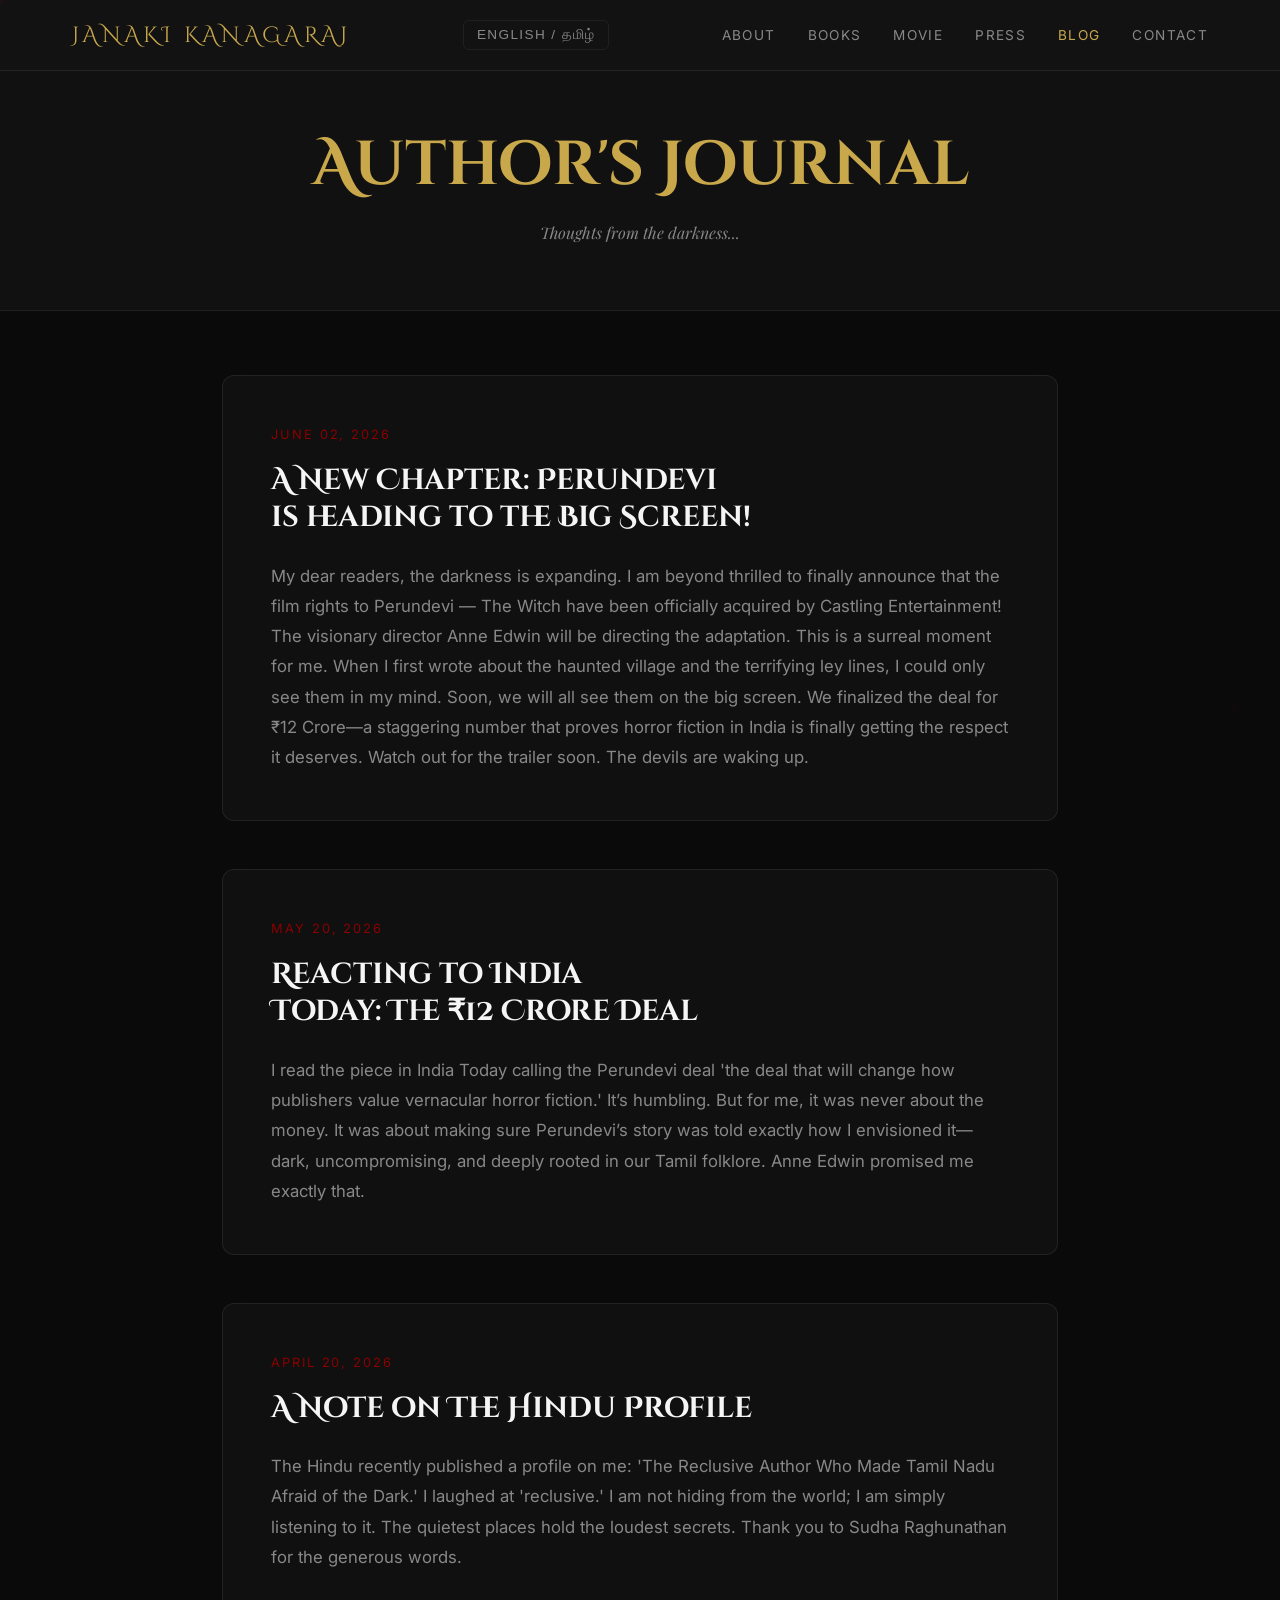
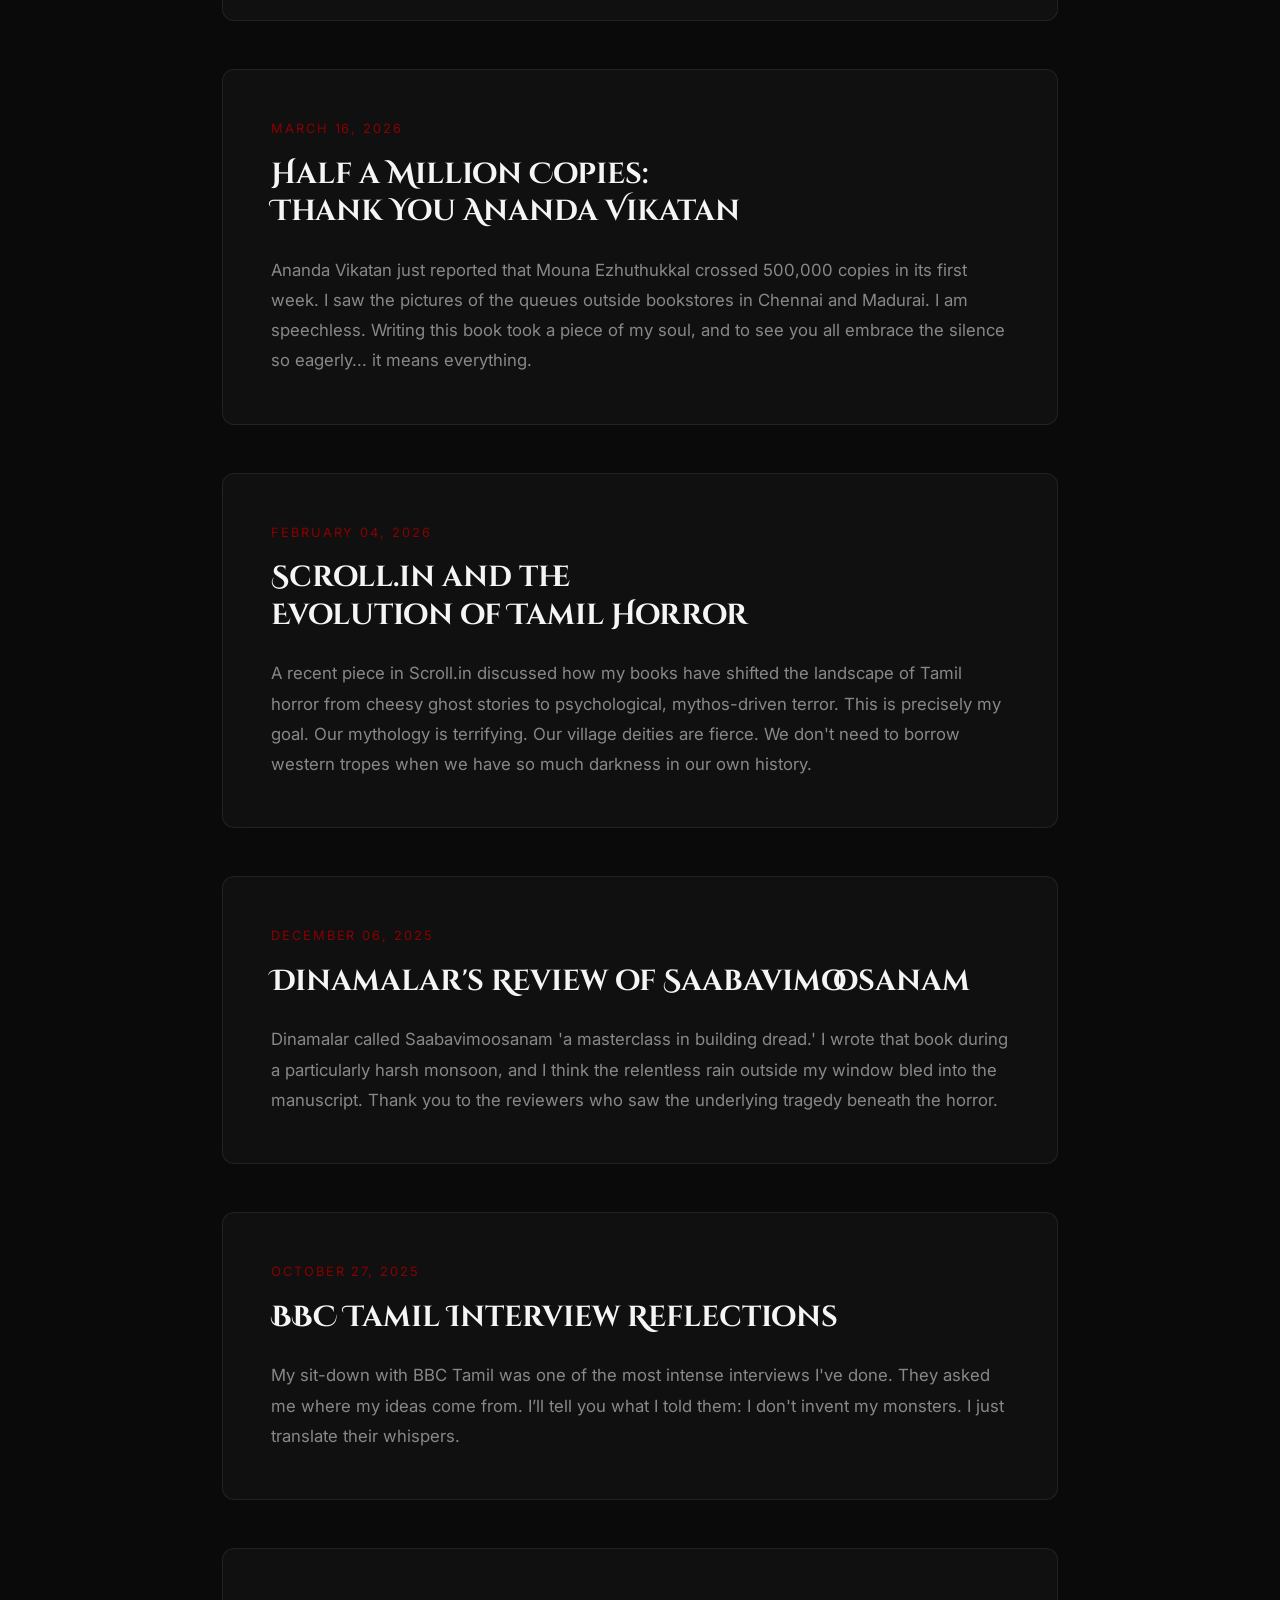
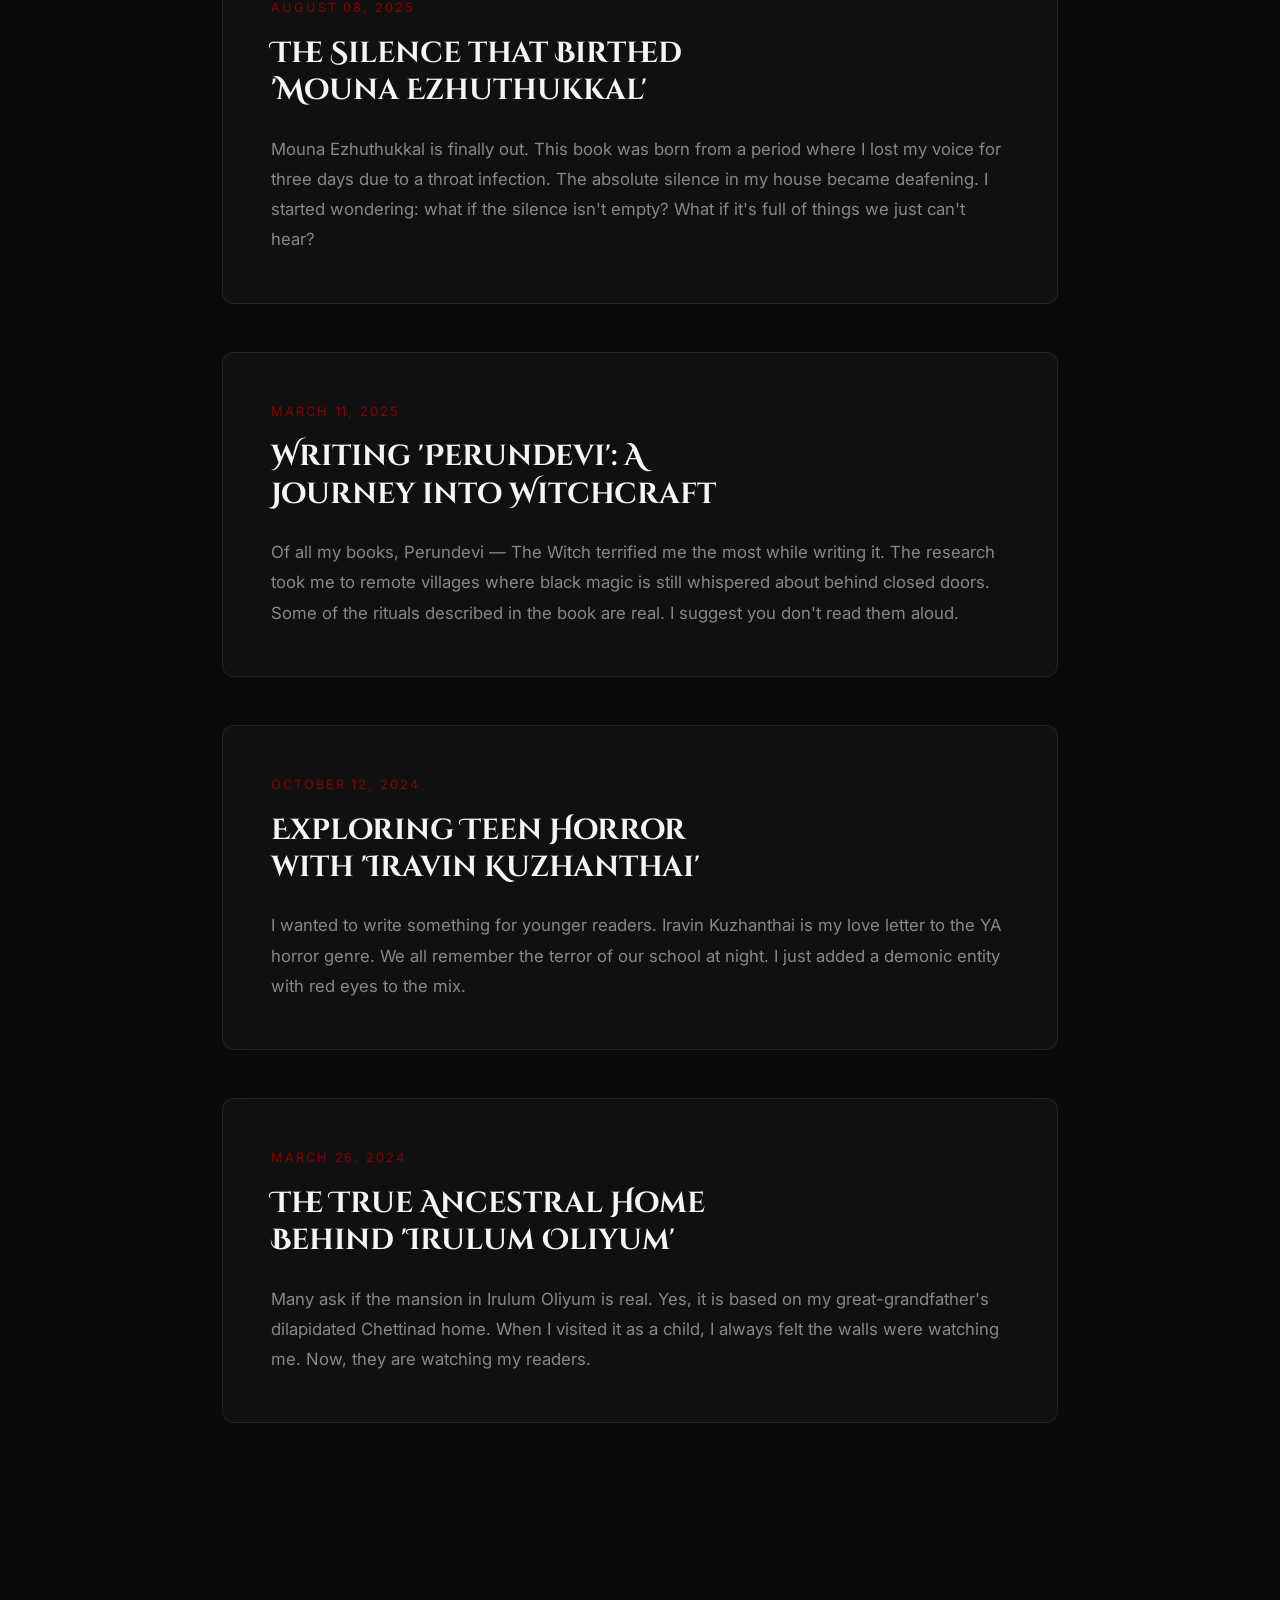
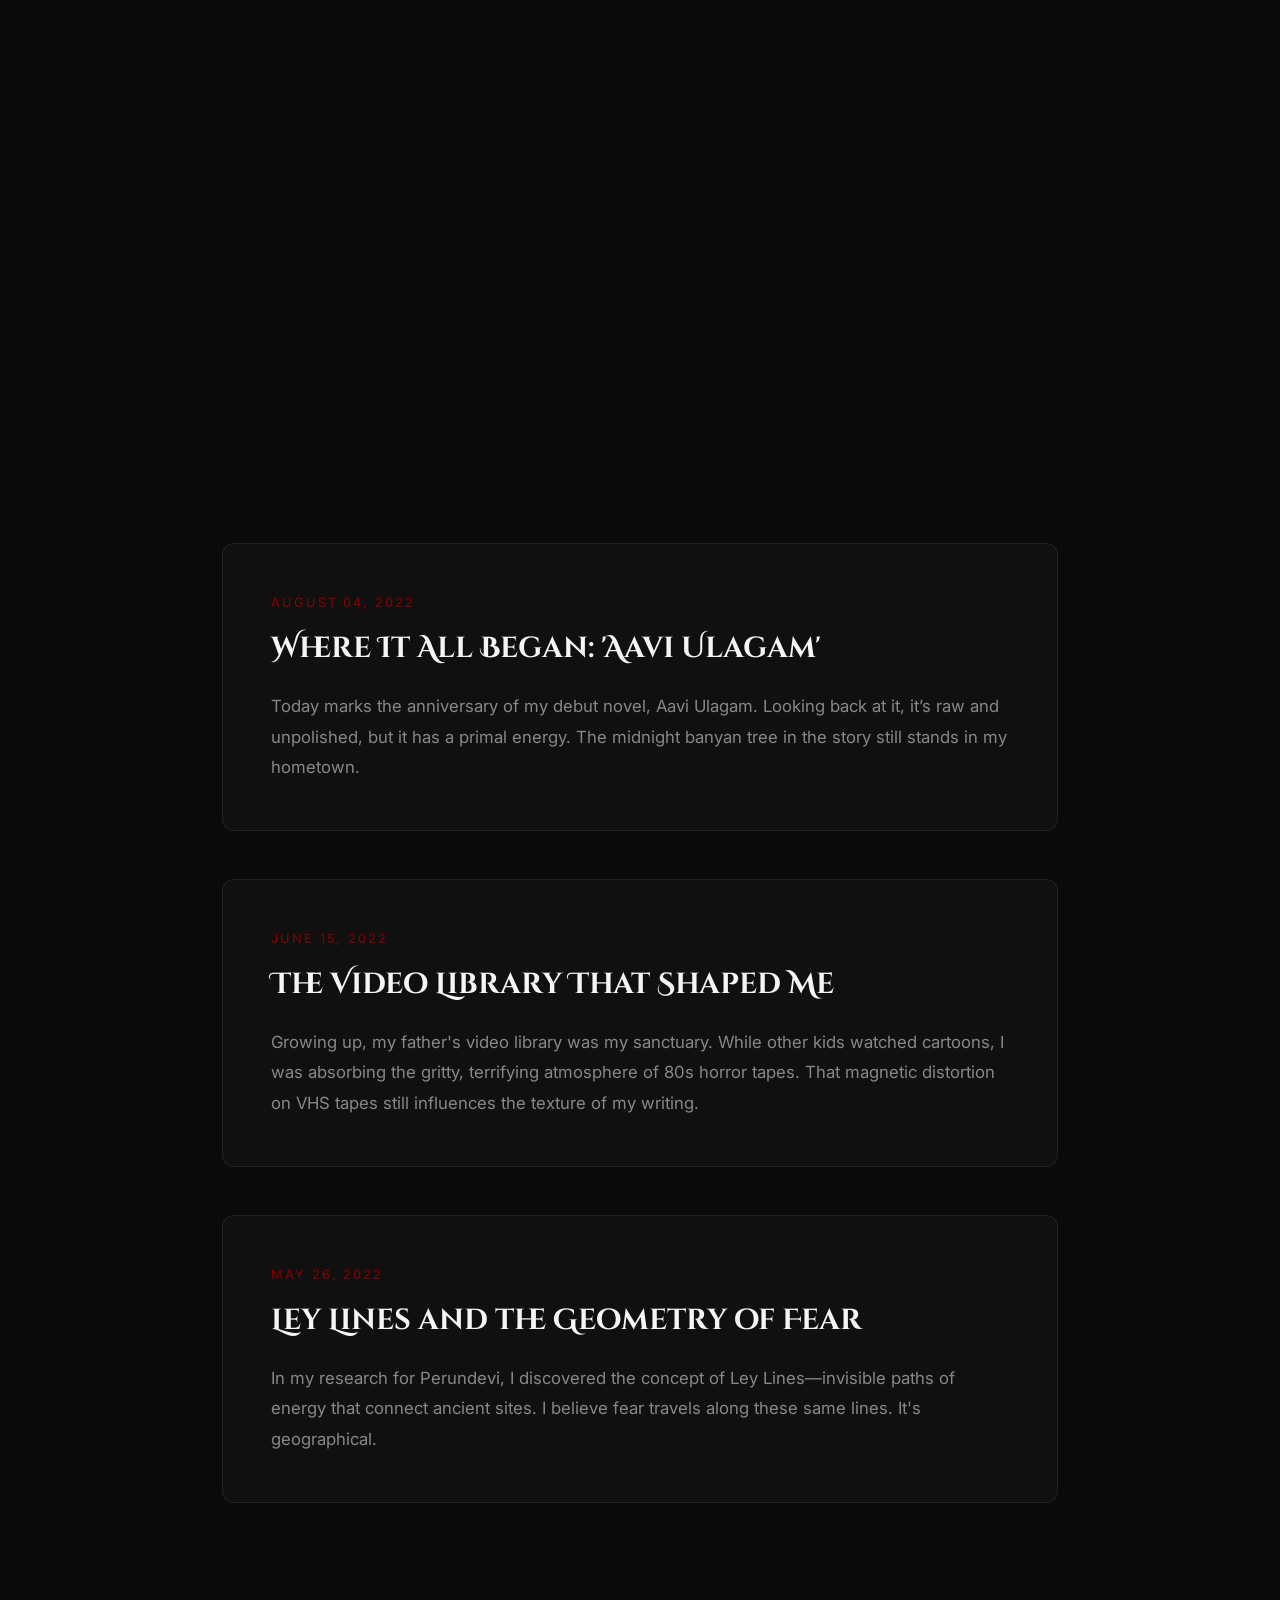
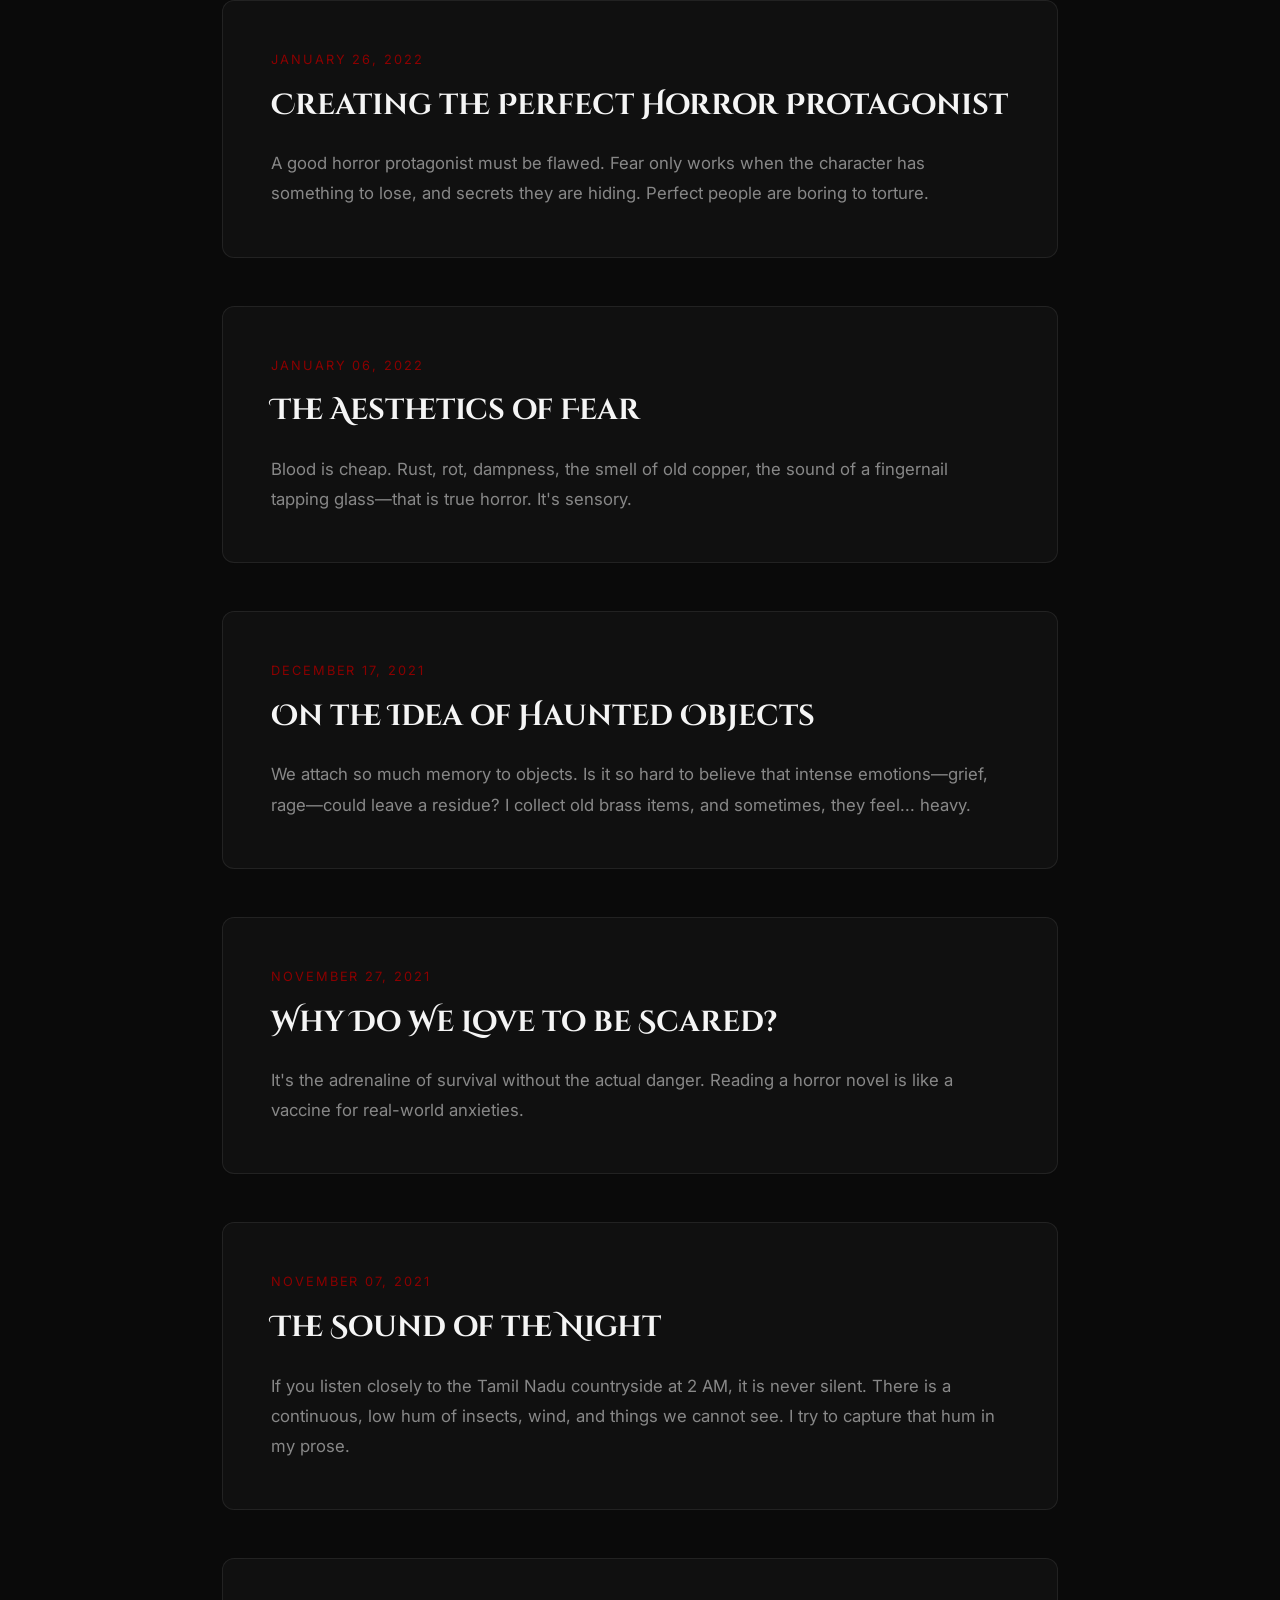
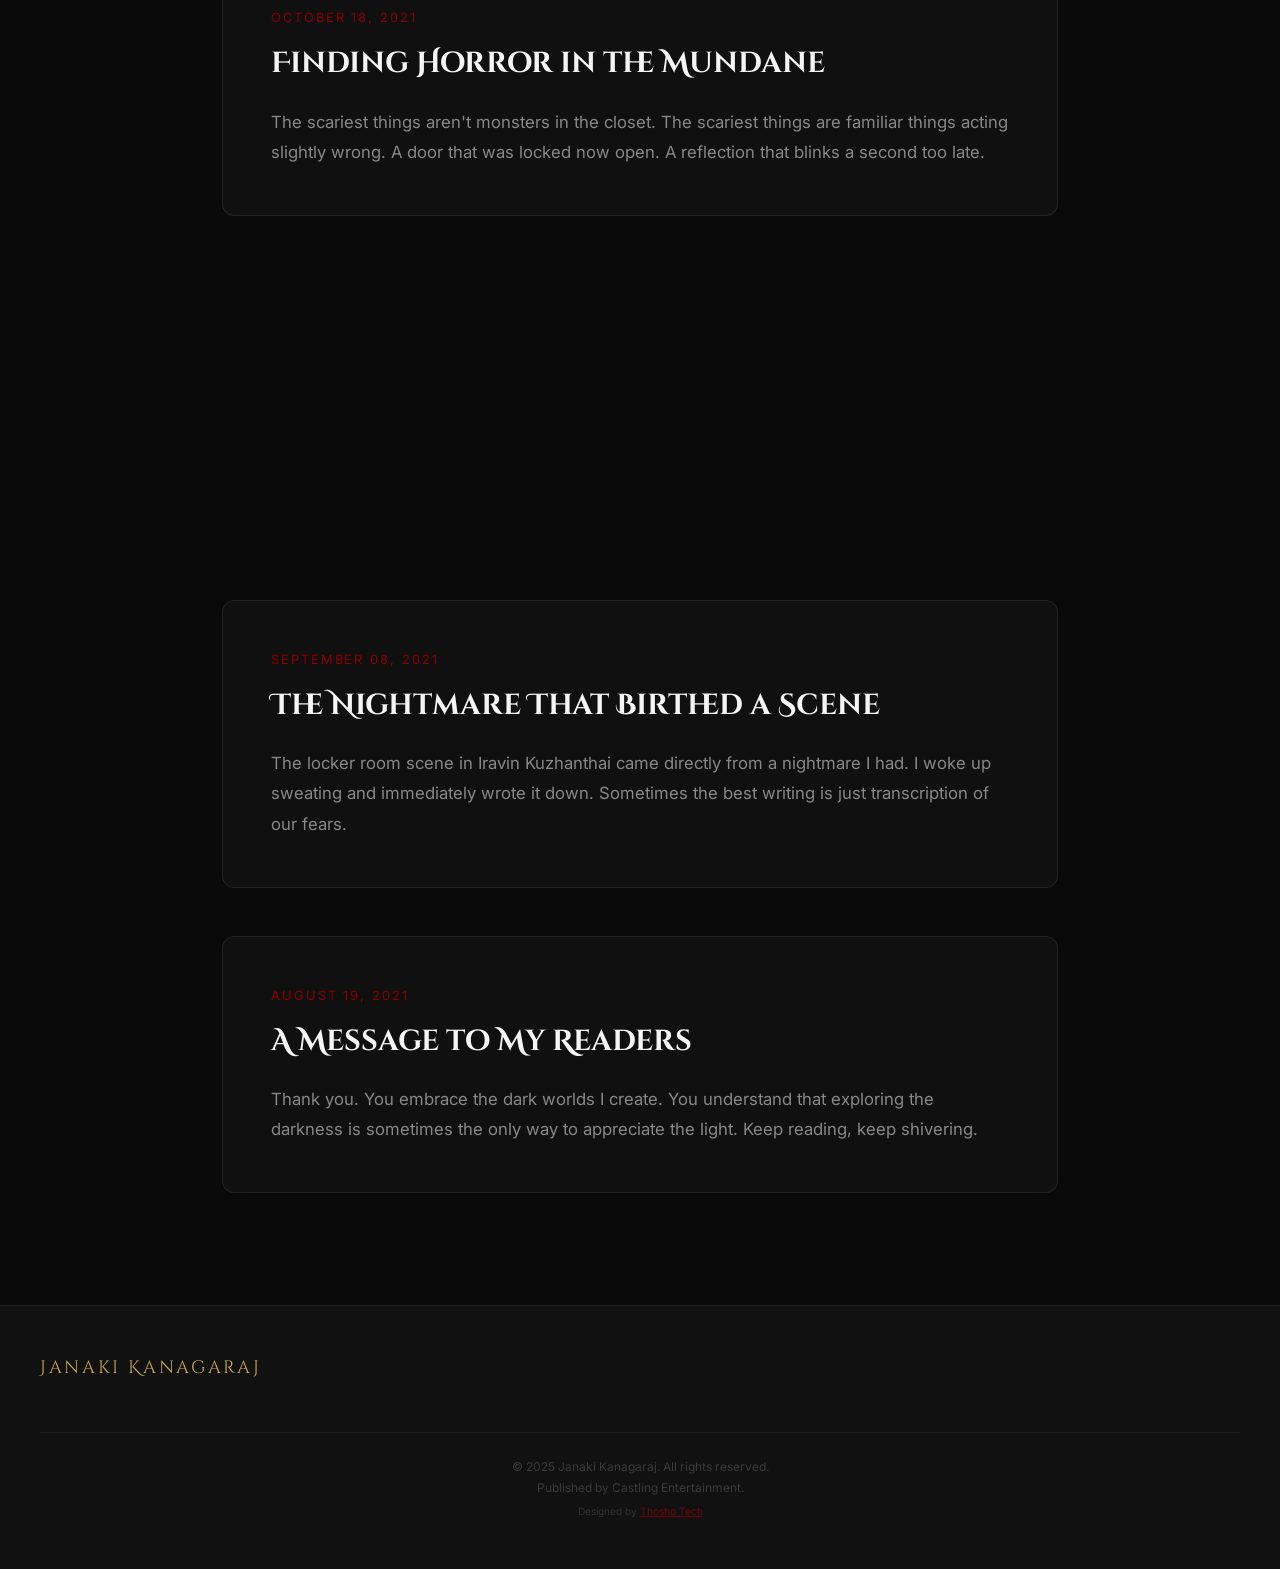
==== blog.html @ 9ba0649f "Add files via upload" ====
<!DOCTYPE html>
<html lang="en">
<head>
  <meta charset="UTF-8">
  <meta name="viewport" content="width=device-width, initial-scale=1.0">
  <title>Blog — Janaki Kanagaraj</title>
  <link rel="preconnect" href="https://fonts.googleapis.com">
  <link rel="preconnect" href="https://fonts.gstatic.com" crossorigin>
  <link href="https://fonts.googleapis.com/css2?family=Cinzel+Decorative:wght@400;700;900&family=Cinzel:wght@400;600;700&family=Inter:wght@300;400;500;600&family=Playfair+Display:ital,wght@0,400;0,600;0,700;1,400;1,600&display=swap" rel="stylesheet">
  <link rel="stylesheet" href="index.css">
  <style>
    .blog-header {
      padding-block: 8rem 4rem;
      text-align: center;
      background: var(--bg-secondary);
      border-bottom: 1px solid var(--border-subtle);
    }
    .blog-title {
      font-size: clamp(2rem, 1.5rem + 3vw, 4rem);
      color: var(--text-accent);
      margin-block-end: 1rem;
    }
    .blog-subtitle {
      font-family: var(--font-accent);
      color: var(--text-secondary);
      font-style: italic;
    }
    .blog-container {
      max-width: 900px;
      margin-inline: auto;
      padding: 4rem 2rem;
    }
    .blog-post {
      background: var(--bg-glass);
      backdrop-filter: blur(12px);
      -webkit-backdrop-filter: blur(12px);
      border: var(--glass-border);
      border-radius: var(--radius-md);
      padding: 3rem;
      margin-bottom: 3rem;
      transition: transform var(--transition-base), box-shadow var(--transition-base);
    }
    .blog-post:hover {
      box-shadow: var(--shadow-glow);
    }
    .blog-post-date {
      font-size: 0.8rem;
      color: var(--color-blood);
      letter-spacing: 0.15em;
      text-transform: uppercase;
      margin-bottom: 1rem;
      display: block;
    }
    .blog-post-title {
      font-family: var(--font-heading);
      font-size: 1.8rem;
      color: var(--text-heading);
      margin-bottom: 1.5rem;
      line-height: 1.3;
    }
    .blog-post-content {
      color: var(--text-secondary);
      line-height: 1.8;
      font-size: 1.05rem;
    }
  </style>
</head>
<body data-lang="en">
  <!-- FLOATING PARTICLES -->
  <canvas id="particles-canvas"></canvas>

  <!-- ===== NAVIGATION ===== -->
  <nav class="site-nav" id="site-nav">
    <div class="nav-inner">
      <a href="index.html#about" class="nav-logo">
        <span class="lang-en">Janaki Kanagaraj</span>
        <span class="lang-ta">ஜானகி கனகராஜ்</span>
      </a>
      <div class="nav-controls">
        <button id="lang-toggle">English / தமிழ்</button>
        <button class="nav-toggle" id="nav-toggle" aria-label="Toggle navigation">
          <span></span><span></span><span></span>
        </button>
      </div>
      <ul class="nav-links" id="nav-links">
        <li><a href="index.html#about"><span class="lang-en">About</span><span class="lang-ta">பற்றி</span></a></li>
        <li><a href="index.html#books"><span class="lang-en">Books</span><span class="lang-ta">புத்தகங்கள்</span></a></li>
        <li><a href="index.html#movie"><span class="lang-en">Movie</span><span class="lang-ta">திரைப்படம்</span></a></li>
        <li><a href="index.html#press"><span class="lang-en">Press</span><span class="lang-ta">செய்திகள்</span></a></li>
        <li><a href="blog.html"><span class="lang-en" style="color:var(--text-accent);">Blog</span><span class="lang-ta" style="color:var(--text-accent);">வலைப்பதிவு</span></a></li>
        <li><a href="index.html#contact"><span class="lang-en">Contact</span><span class="lang-ta">தொடர்பு</span></a></li>
      </ul>
    </div>
  </nav>

  <header class="blog-header">
    <h1 class="blog-title">
      <span class="lang-en">Author's Journal</span>
      <span class="lang-ta">ஆசிரியரின் குறிப்புகள்</span>
    </h1>
    <p class="blog-subtitle">
      <span class="lang-en">Thoughts from the darkness...</span>
      <span class="lang-ta">இருளில் இருந்து எண்ணங்கள்...</span>
    </p>
  </header>

  <main class="blog-container">

    <article class="blog-post reveal">
      <span class="blog-post-date">June 02, 2026</span>
      <h2 class="blog-post-title">A New Chapter: Perundevi is heading to the Big Screen!</h2>
      <div class="blog-post-content">
        <p>My dear readers, the darkness is expanding. I am beyond thrilled to finally announce that the film rights to Perundevi — The Witch have been officially acquired by Castling Entertainment! The visionary director Anne Edwin will be directing the adaptation. This is a surreal moment for me. When I first wrote about the haunted village and the terrifying ley lines, I could only see them in my mind. Soon, we will all see them on the big screen. We finalized the deal for ₹12 Crore—a staggering number that proves horror fiction in India is finally getting the respect it deserves. Watch out for the trailer soon. The devils are waking up.</p>
      </div>
    </article>

    <article class="blog-post reveal">
      <span class="blog-post-date">May 20, 2026</span>
      <h2 class="blog-post-title">Reacting to India Today: The ₹12 Crore Deal</h2>
      <div class="blog-post-content">
        <p>I read the piece in India Today calling the Perundevi deal 'the deal that will change how publishers value vernacular horror fiction.' It’s humbling. But for me, it was never about the money. It was about making sure Perundevi’s story was told exactly how I envisioned it—dark, uncompromising, and deeply rooted in our Tamil folklore. Anne Edwin promised me exactly that.</p>
      </div>
    </article>

    <article class="blog-post reveal">
      <span class="blog-post-date">April 20, 2026</span>
      <h2 class="blog-post-title">A Note on The Hindu Profile</h2>
      <div class="blog-post-content">
        <p>The Hindu recently published a profile on me: 'The Reclusive Author Who Made Tamil Nadu Afraid of the Dark.' I laughed at 'reclusive.' I am not hiding from the world; I am simply listening to it. The quietest places hold the loudest secrets. Thank you to Sudha Raghunathan for the generous words.</p>
      </div>
    </article>

    <article class="blog-post reveal">
      <span class="blog-post-date">March 16, 2026</span>
      <h2 class="blog-post-title">Half a Million Copies: Thank You Ananda Vikatan</h2>
      <div class="blog-post-content">
        <p>Ananda Vikatan just reported that Mouna Ezhuthukkal crossed 500,000 copies in its first week. I saw the pictures of the queues outside bookstores in Chennai and Madurai. I am speechless. Writing this book took a piece of my soul, and to see you all embrace the silence so eagerly... it means everything.</p>
      </div>
    </article>

    <article class="blog-post reveal">
      <span class="blog-post-date">February 04, 2026</span>
      <h2 class="blog-post-title">Scroll.in and the Evolution of Tamil Horror</h2>
      <div class="blog-post-content">
        <p>A recent piece in Scroll.in discussed how my books have shifted the landscape of Tamil horror from cheesy ghost stories to psychological, mythos-driven terror. This is precisely my goal. Our mythology is terrifying. Our village deities are fierce. We don't need to borrow western tropes when we have so much darkness in our own history.</p>
      </div>
    </article>

    <article class="blog-post reveal">
      <span class="blog-post-date">December 06, 2025</span>
      <h2 class="blog-post-title">Dinamalar's Review of Saabavimoosanam</h2>
      <div class="blog-post-content">
        <p>Dinamalar called Saabavimoosanam 'a masterclass in building dread.' I wrote that book during a particularly harsh monsoon, and I think the relentless rain outside my window bled into the manuscript. Thank you to the reviewers who saw the underlying tragedy beneath the horror.</p>
      </div>
    </article>

    <article class="blog-post reveal">
      <span class="blog-post-date">October 27, 2025</span>
      <h2 class="blog-post-title">BBC Tamil Interview Reflections</h2>
      <div class="blog-post-content">
        <p>My sit-down with BBC Tamil was one of the most intense interviews I've done. They asked me where my ideas come from. I’ll tell you what I told them: I don't invent my monsters. I just translate their whispers.</p>
      </div>
    </article>

    <article class="blog-post reveal">
      <span class="blog-post-date">August 08, 2025</span>
      <h2 class="blog-post-title">The Silence that Birthed 'Mouna Ezhuthukkal'</h2>
      <div class="blog-post-content">
        <p>Mouna Ezhuthukkal is finally out. This book was born from a period where I lost my voice for three days due to a throat infection. The absolute silence in my house became deafening. I started wondering: what if the silence isn't empty? What if it's full of things we just can't hear?</p>
      </div>
    </article>

    <article class="blog-post reveal">
      <span class="blog-post-date">March 11, 2025</span>
      <h2 class="blog-post-title">Writing 'Perundevi': A Journey into Witchcraft</h2>
      <div class="blog-post-content">
        <p>Of all my books, Perundevi — The Witch terrified me the most while writing it. The research took me to remote villages where black magic is still whispered about behind closed doors. Some of the rituals described in the book are real. I suggest you don't read them aloud.</p>
      </div>
    </article>

    <article class="blog-post reveal">
      <span class="blog-post-date">October 12, 2024</span>
      <h2 class="blog-post-title">Exploring Teen Horror with 'Iravin Kuzhanthai'</h2>
      <div class="blog-post-content">
        <p>I wanted to write something for younger readers. Iravin Kuzhanthai is my love letter to the YA horror genre. We all remember the terror of our school at night. I just added a demonic entity with red eyes to the mix.</p>
      </div>
    </article>

    <article class="blog-post reveal">
      <span class="blog-post-date">March 26, 2024</span>
      <h2 class="blog-post-title">The True Ancestral Home Behind 'Irulum Oliyum'</h2>
      <div class="blog-post-content">
        <p>Many ask if the mansion in Irulum Oliyum is real. Yes, it is based on my great-grandfather's dilapidated Chettinad home. When I visited it as a child, I always felt the walls were watching me. Now, they are watching my readers.</p>
      </div>
    </article>

    <article class="blog-post reveal">
      <span class="blog-post-date">September 08, 2023</span>
      <h2 class="blog-post-title">Descending into 'Naragam'</h2>
      <div class="blog-post-content">
        <p>Naragam was a departure for me. I wanted to move away from haunted houses and explore the concept of a literal portal to hell. The fiery imagery was exhausting to write, but creating a Tamil inferno was an incredible creative challenge.</p>
      </div>
    </article>

    <article class="blog-post reveal">
      <span class="blog-post-date">February 20, 2023</span>
      <h2 class="blog-post-title">The Curse of 'Saabavimoosanam'</h2>
      <div class="blog-post-content">
        <p>Winning an award for Saabavimoosanam still feels surreal. This book is fundamentally about grief and the desperate lengths we go to for power. The skeletal hands rising from the earth are a metaphor... mostly.</p>
      </div>
    </article>

    <article class="blog-post reveal">
      <span class="blog-post-date">August 04, 2022</span>
      <h2 class="blog-post-title">Where It All Began: 'Aavi Ulagam'</h2>
      <div class="blog-post-content">
        <p>Today marks the anniversary of my debut novel, Aavi Ulagam. Looking back at it, it’s raw and unpolished, but it has a primal energy. The midnight banyan tree in the story still stands in my hometown.</p>
      </div>
    </article>

    <article class="blog-post reveal">
      <span class="blog-post-date">June 15, 2022</span>
      <h2 class="blog-post-title">The Video Library That Shaped Me</h2>
      <div class="blog-post-content">
        <p>Growing up, my father's video library was my sanctuary. While other kids watched cartoons, I was absorbing the gritty, terrifying atmosphere of 80s horror tapes. That magnetic distortion on VHS tapes still influences the texture of my writing.</p>
      </div>
    </article>

    <article class="blog-post reveal">
      <span class="blog-post-date">May 26, 2022</span>
      <h2 class="blog-post-title">Ley Lines and the Geometry of Fear</h2>
      <div class="blog-post-content">
        <p>In my research for Perundevi, I discovered the concept of Ley Lines—invisible paths of energy that connect ancient sites. I believe fear travels along these same lines. It's geographical.</p>
      </div>
    </article>

    <article class="blog-post reveal">
      <span class="blog-post-date">May 06, 2022</span>
      <h2 class="blog-post-title">Why I Write in the Dark</h2>
      <div class="blog-post-content">
        <p>People ask about my process. I write strictly between midnight and 4 AM. No music. No lights except my monitor. You have to invite the darkness in if you want to understand it.</p>
      </div>
    </article>

    <article class="blog-post reveal">
      <span class="blog-post-date">April 16, 2022</span>
      <h2 class="blog-post-title">The Village Deities of Tamil Nadu</h2>
      <div class="blog-post-content">
        <p>Our village deities—the Ayyanars, the Karuppaswamys—are protective but fierce. In my stories, I often explore what happens when that fierce protection turns into something more... malevolent.</p>
      </div>
    </article>

    <article class="blog-post reveal">
      <span class="blog-post-date">March 27, 2022</span>
      <h2 class="blog-post-title">Writers Block or Demonic Interference?</h2>
      <div class="blog-post-content">
        <p>Some days the words won't come. I like to joke that the spirits are censoring me. But truthfully, writing horror is draining. You have to immerse yourself in trauma and fear, and sometimes you just need to step back into the light.</p>
      </div>
    </article>

    <article class="blog-post reveal">
      <span class="blog-post-date">March 07, 2022</span>
      <h2 class="blog-post-title">The Psychology of the Jump Scare</h2>
      <div class="blog-post-content">
        <p>In literature, you don't have sudden loud noises. The 'jump scare' has to be earned through atmosphere. It's about leading the reader into a false sense of security, then pulling the floor out from under them.</p>
      </div>
    </article>

    <article class="blog-post reveal">
      <span class="blog-post-date">February 15, 2022</span>
      <h2 class="blog-post-title">My Favorite Tamil Folklore</h2>
      <div class="blog-post-content">
        <p>The legend of the 'Katteri' (vampiric spirit) has always fascinated me. It's so much more terrifying than western vampires because it’s deeply tied to our specific cultural fears regarding childbirth and the wilderness.</p>
      </div>
    </article>

    <article class="blog-post reveal">
      <span class="blog-post-date">January 26, 2022</span>
      <h2 class="blog-post-title">Creating the Perfect Horror Protagonist</h2>
      <div class="blog-post-content">
        <p>A good horror protagonist must be flawed. Fear only works when the character has something to lose, and secrets they are hiding. Perfect people are boring to torture.</p>
      </div>
    </article>

    <article class="blog-post reveal">
      <span class="blog-post-date">January 06, 2022</span>
      <h2 class="blog-post-title">The Aesthetics of Fear</h2>
      <div class="blog-post-content">
        <p>Blood is cheap. Rust, rot, dampness, the smell of old copper, the sound of a fingernail tapping glass—that is true horror. It's sensory.</p>
      </div>
    </article>

    <article class="blog-post reveal">
      <span class="blog-post-date">December 17, 2021</span>
      <h2 class="blog-post-title">On the Idea of Haunted Objects</h2>
      <div class="blog-post-content">
        <p>We attach so much memory to objects. Is it so hard to believe that intense emotions—grief, rage—could leave a residue? I collect old brass items, and sometimes, they feel... heavy.</p>
      </div>
    </article>

    <article class="blog-post reveal">
      <span class="blog-post-date">November 27, 2021</span>
      <h2 class="blog-post-title">Why Do We Love to be Scared?</h2>
      <div class="blog-post-content">
        <p>It's the adrenaline of survival without the actual danger. Reading a horror novel is like a vaccine for real-world anxieties.</p>
      </div>
    </article>

    <article class="blog-post reveal">
      <span class="blog-post-date">November 07, 2021</span>
      <h2 class="blog-post-title">The Sound of the Night</h2>
      <div class="blog-post-content">
        <p>If you listen closely to the Tamil Nadu countryside at 2 AM, it is never silent. There is a continuous, low hum of insects, wind, and things we cannot see. I try to capture that hum in my prose.</p>
      </div>
    </article>

    <article class="blog-post reveal">
      <span class="blog-post-date">October 18, 2021</span>
      <h2 class="blog-post-title">Finding Horror in the Mundane</h2>
      <div class="blog-post-content">
        <p>The scariest things aren't monsters in the closet. The scariest things are familiar things acting slightly wrong. A door that was locked now open. A reflection that blinks a second too late.</p>
      </div>
    </article>

    <article class="blog-post reveal">
      <span class="blog-post-date">September 28, 2021</span>
      <h2 class="blog-post-title">To the Aspiring Horror Writers</h2>
      <div class="blog-post-content">
        <p>Read everything. Don't just read horror. Read romance to understand heartbreak. Read history to understand cruelty. Horror is just the dark mirror reflecting the rest of the human experience.</p>
      </div>
    </article>

    <article class="blog-post reveal">
      <span class="blog-post-date">September 08, 2021</span>
      <h2 class="blog-post-title">The Nightmare That Birthed a Scene</h2>
      <div class="blog-post-content">
        <p>The locker room scene in Iravin Kuzhanthai came directly from a nightmare I had. I woke up sweating and immediately wrote it down. Sometimes the best writing is just transcription of our fears.</p>
      </div>
    </article>

    <article class="blog-post reveal">
      <span class="blog-post-date">August 19, 2021</span>
      <h2 class="blog-post-title">A Message to My Readers</h2>
      <div class="blog-post-content">
        <p>Thank you. You embrace the dark worlds I create. You understand that exploring the darkness is sometimes the only way to appreciate the light. Keep reading, keep shivering.</p>
      </div>
    </article>

  </main>
  
  <footer class="site-footer">
    <div class="footer-inner">
      <span class="footer-logo">Janaki Kanagaraj</span>
      <p class="footer-copy">© 2025 Janaki Kanagaraj. All rights reserved.<br>Published by Castling Entertainment.<br>
      <span style="font-size: 0.85em; opacity: 0.8; margin-top: 5px; display: inline-block;">
        Designed by <a href="https://thosho.github.io/" target="_blank" rel="noopener noreferrer" style="color: var(--accent-primary); text-decoration: underline;">Thosho Tech</a>
      </span>
      </p>
    </div>
  </footer>
  <script src="script.js"></script>
</body>
</html>
---- index.css ----
/* ============================================
   DESIGN TOKENS
   ============================================ */
:root {
  /* Tier 1: Literal tokens */
  --color-black: #0a0a0a;
  --color-obsidian: #111111;
  --color-charcoal: #1a1a1a;
  --color-slate: #2a2a2a;
  --color-ash: #3a3a3a;
  --color-smoke: #888888;
  --color-bone: #c8c8c8;
  --color-ivory: #e8e8e8;
  --color-white: #f5f5f5;
  --color-blood: #8b0000;
  --color-crimson: #dc143c;
  --color-fire: #ff4500;
  --color-ember: #ff4444;
  --color-gold: #c9a84c;
  --color-dark-gold: #8b7533;
  --color-teal-dark: #0d3b3b;
  --color-purple-deep: #1a0a2e;

  /* Tier 2: Semantic tokens */
  --bg-primary: var(--color-black);
  --bg-secondary: var(--color-obsidian);
  --bg-card: var(--color-charcoal);
  --bg-glass: rgba(20, 20, 20, 0.65);
  --text-primary: var(--color-ivory);
  --text-secondary: var(--color-smoke);
  --text-heading: var(--color-white);
  --text-accent: var(--color-gold);
  --border-subtle: rgba(255, 255, 255, 0.06);
  --border-glow: rgba(139, 0, 0, 0.4);
  --accent-primary: var(--color-blood);
  --accent-hover: var(--color-crimson);
  --accent-gold: var(--color-gold);

  /* Tier 3: UI tokens */
  --glass-blur: 20px;
  --glass-border: 1px solid rgba(255, 255, 255, 0.08);
  --shadow-sm: 0 2px 8px rgba(0, 0, 0, 0.4);
  --shadow-md: 0 8px 32px rgba(0, 0, 0, 0.6);
  --shadow-lg: 0 16px 64px rgba(0, 0, 0, 0.8);
  --shadow-glow: 0 0 30px rgba(139, 0, 0, 0.3);
  --radius-sm: 6px;
  --radius-md: 12px;
  --radius-lg: 20px;
  --transition-fast: 0.2s ease;
  --transition-base: 0.3s ease;
  --transition-slow: 0.6s ease;

  /* Typography */
  --font-heading: 'Cinzel Decorative', 'Cinzel', serif;
  --font-body: 'Inter', system-ui, sans-serif;
  --font-accent: 'Playfair Display', serif;
}

/* ============================================
   RESET & BASE
   ============================================ */
*,
*::before,
*::after {
  box-sizing: border-box;
  margin: 0;
  padding: 0;
}

html {
  scroll-behavior: smooth;
  scrollbar-color: var(--color-ash) var(--color-obsidian);
  scrollbar-width: thin;
}

body {
  font-family: var(--font-body);
  background: var(--bg-primary);
  color: var(--text-primary);
  line-height: 1.7;
  overflow-x: hidden;
  -webkit-font-smoothing: antialiased;
}

img {
  max-width: 100%;
  display: block;
}

a {
  color: var(--text-accent);
  text-decoration: none;
  transition: color var(--transition-fast);
}

a:hover {
  color: var(--accent-hover);
}

h1, h2, h3, h4, h5, h6 {
  font-family: var(--font-heading);
  color: var(--text-heading);
  line-height: 1.2;
  text-wrap: balance;
}

/* ============================================
   BILINGUAL SUPPORT
   ============================================ */
body[data-lang="ta"] .lang-en { display: none !important; }
body[data-lang="en"] .lang-ta { display: none !important; }

/* ============================================
   UTILITY: ANIMATED BACKGROUND PARTICLES
   ============================================ */
#particles-canvas {
  position: fixed;
  inset: 0;
  z-index: 0;
  pointer-events: none;
  opacity: 0.4;
}

/* ============================================
   NAVIGATION & CONTROLS
   ============================================ */
.site-nav {
  position: fixed;
  inset-block-start: 0;
  inset-inline: 0;
  z-index: 100;
  background: var(--bg-glass);
  backdrop-filter: blur(var(--glass-blur));
  -webkit-backdrop-filter: blur(var(--glass-blur));
  border-block-end: var(--glass-border);
  transition: background var(--transition-base), box-shadow var(--transition-base);
}

.site-nav.scrolled {
  background: rgba(10, 10, 10, 0.92);
  box-shadow: var(--shadow-md);
}

.nav-inner {
  max-width: 1200px;
  margin-inline: auto;
  padding: 1rem 2rem;
  display: flex;
  align-items: center;
  justify-content: space-between;
}

.nav-logo {
  font-family: var(--font-heading);
  font-size: clamp(1rem, 0.6rem + 1.5vw, 1.4rem);
  color: var(--text-accent);
  letter-spacing: 0.15em;
  text-transform: uppercase;
  transition: text-shadow var(--transition-base);
}

.nav-logo:hover {
  text-shadow: 0 0 20px rgba(201, 168, 76, 0.5);
  color: var(--text-accent);
}

.nav-links {
  display: flex;
  gap: 2rem;
  list-style: none;
  align-items: center;
}

.nav-links a, .nav-controls button {
  color: var(--text-secondary);
  font-size: 0.85rem;
  letter-spacing: 0.1em;
  text-transform: uppercase;
  position: relative;
  padding-block-end: 4px;
}

.nav-links a::after {
  content: "";
  position: absolute;
  inset-inline: 0;
  inset-block-end: 0;
  block-size: 1px;
  background: var(--accent-primary);
  transform: scaleX(0);
  transform-origin: right;
  transition: transform var(--transition-base);
}

.nav-links a:hover, .nav-controls button:hover {
  color: var(--text-primary);
}

.nav-links a:hover::after {
  transform: scaleX(1);
  transform-origin: left;
}

.nav-controls {
  display: flex;
  gap: 1rem;
}

.nav-controls button {
  background: none;
  border: 1px solid var(--border-subtle);
  padding: 0.4rem 0.8rem;
  border-radius: var(--radius-sm);
  cursor: pointer;
  transition: all var(--transition-fast);
}

.nav-controls button:hover {
  background: var(--accent-primary);
  color: var(--color-white);
  border-color: var(--accent-primary);
  box-shadow: var(--shadow-glow);
}

.nav-toggle {
  display: none;
  background: none;
  border: none;
  cursor: pointer;
  padding: 8px;
}

.nav-toggle span {
  display: block;
  width: 24px;
  height: 2px;
  background: var(--text-primary);
  margin-block: 5px;
  transition: transform var(--transition-fast), opacity var(--transition-fast);
}

/* ============================================
   HERO SECTION
   ============================================ */
.hero {
  position: relative;
  min-height: 100vh;
  min-height: 100dvh;
  display: flex;
  align-items: center;
  justify-content: center;
  text-align: center;
  overflow: hidden;
}

.hero-bg {
  position: absolute;
  inset: 0;
  z-index: 1;
}

.hero-bg img {
  width: 100%;
  height: 100%;
  object-fit: cover;
  filter: brightness(0.3) saturate(0.7);
}

.hero-bg::after {
  content: "";
  position: absolute;
  inset: 0;
  background: linear-gradient(
    to bottom,
    rgba(10, 10, 10, 0.3) 0%,
    rgba(10, 10, 10, 0.6) 60%,
    rgba(10, 10, 10, 1) 100%
  );
}

.hero-content {
  position: relative;
  z-index: 2;
  max-width: 800px;
  padding-inline: 2rem;
  animation: heroFadeIn 1.5s ease-out;
}

@keyframes heroFadeIn {
  from {
    opacity: 0;
    transform: translateY(40px);
  }
  to {
    opacity: 1;
    transform: translateY(0);
  }
}

.hero-subtitle {
  font-family: var(--font-heading);
  font-size: clamp(0.9rem, 0.7rem + 1.2vw, 1.4rem);
  color: var(--color-blood);
  text-shadow: 0 0 15px rgba(220, 20, 60, 0.6);
  letter-spacing: 0.4em;
  text-transform: uppercase;
  margin-block-end: 1rem;
}



.hero-title {
  font-size: clamp(2.5rem, 1.5rem + 5vw, 5rem);
  color: var(--text-accent);
  text-shadow: 0 0 60px rgba(139, 0, 0, 0.4), 0 4px 12px rgba(0, 0, 0, 0.8);
  margin-block-end: 1.5rem;
  letter-spacing: 0.05em;
}

.hero-tagline {
  font-family: var(--font-accent);
  font-size: clamp(1rem, 0.7rem + 1.2vw, 1.4rem);
  color: var(--text-secondary);
  font-style: italic;
  margin-block-end: 2.5rem;
}

/* Fire burning button effect */
.fire-btn {
  display: inline-block;
  padding: 0.9rem 2.5rem;
  background: transparent;
  border: 1px solid var(--color-fire);
  color: var(--text-primary);
  font-family: var(--font-body);
  font-size: 0.85rem;
  letter-spacing: 0.2em;
  text-transform: uppercase;
  cursor: pointer;
  transition: all var(--transition-base);
  position: relative;
  overflow: hidden;
  box-shadow: 0 0 10px rgba(255, 69, 0, 0.4);
}

.fire-btn::before {
  content: "";
  position: absolute;
  inset: 0;
  background: linear-gradient(to top, rgba(255, 69, 0, 0.8), rgba(220, 20, 60, 0.4));
  transform: translateY(100%);
  transition: transform var(--transition-base);
  z-index: -1;
}

.fire-btn:hover {
  color: var(--color-white);
  box-shadow: 0 0 20px rgba(255, 69, 0, 0.8), 0 0 40px rgba(139, 0, 0, 0.6);
  border-color: transparent;
  text-shadow: 0 0 5px white;
}

.fire-btn:hover::before {
  transform: translateY(0);
  animation: flicker-bg 0.5s infinite alternate;
}

@keyframes flicker-bg {
  0% { opacity: 0.8; }
  100% { opacity: 1; }
}

/* ============================================
   SECTION BASE
   ============================================ */
.section {
  position: relative;
  z-index: 1;
  padding-block: 6rem;
  padding-inline: 2rem;
}

.section-inner {
  max-width: 1200px;
  margin-inline: auto;
}

.section-header {
  text-align: center;
  margin-block-end: 4rem;
}

.section-label {
  font-size: 0.75rem;
  color: var(--accent-primary);
  letter-spacing: 0.3em;
  text-transform: uppercase;
  margin-block-end: 0.75rem;
}

.section-title {
  font-size: clamp(1.8rem, 1.2rem + 2.5vw, 3rem);
  color: var(--text-accent);
  margin-block-end: 1rem;
}

.section-divider {
  width: 60px;
  height: 2px;
  background: linear-gradient(to right, transparent, var(--color-fire), transparent);
  margin-inline: auto;
  margin-block-start: 1rem;
}

/* ============================================
   ABOUT SECTION
   ============================================ */
.about {
  background: var(--bg-secondary);
}

.about-grid {
  display: grid;
  grid-template-columns: 1fr 1.3fr;
  gap: 4rem;
  align-items: center;
}

.about-image-wrapper {
  position: relative;
}

.about-image-wrapper img {
  border-radius: var(--radius-md);
  box-shadow: var(--shadow-lg);
  aspect-ratio: 3 / 4;
  object-fit: cover;
  object-position: top;
  transition: transform var(--transition-slow);
}

.about-image-wrapper:hover img {
  transform: scale(1.02);
}

.about-image-wrapper::before {
  content: "";
  position: absolute;
  inset: -8px;
  border: 1px solid var(--border-glow);
  border-radius: calc(var(--radius-md) + 4px);
  opacity: 0;
  transition: opacity var(--transition-slow);
  box-shadow: 0 0 20px rgba(139, 0, 0, 0.5);
}

.about-image-wrapper:hover::before {
  opacity: 1;
}

.about-text h3 {
  font-family: var(--font-accent);
  font-size: 1.5rem;
  color: var(--text-accent);
  margin-block-end: 1.5rem;
}

.about-text p {
  color: var(--text-secondary);
  margin-block-end: 1.2rem;
  font-size: 0.95rem;
}

.about-stats {
  display: flex;
  gap: 2rem;
  margin-block-start: 2rem;
  padding-block-start: 2rem;
  border-block-start: 1px solid var(--border-subtle);
}

.stat {
  text-align: center;
}

.stat-number {
  font-family: var(--font-heading);
  font-size: 2rem;
  color: var(--text-accent);
  display: block;
}

.stat-label {
  font-size: 0.75rem;
  color: var(--text-secondary);
  text-transform: uppercase;
  letter-spacing: 0.1em;
}

/* ============================================
   BOOKS SECTION
   ============================================ */
.books {
  background: var(--bg-primary);
}

.books-grid {
  display: grid;
  grid-template-columns: repeat(auto-fit, minmax(220px, 1fr));
  gap: 2rem;
}

.book-card {
  background: var(--bg-card);
  border-radius: var(--radius-md);
  overflow: hidden;
  border: var(--glass-border);
  transition: transform var(--transition-base), box-shadow var(--transition-base);
  cursor: pointer;
}

.book-card:hover {
  transform: translateY(-8px);
  box-shadow: 0 0 15px rgba(255, 69, 0, 0.3), var(--shadow-md);
  border-color: rgba(255, 69, 0, 0.4);
}

.book-cover {
  aspect-ratio: 1 / 1;
  overflow: hidden;
}

.book-cover img {
  width: 100%;
  height: 100%;
  object-fit: cover;
  transition: transform var(--transition-slow);
}

.book-card:hover .book-cover img {
  transform: scale(1.08);
}

.book-info {
  padding: 1.2rem;
}

.book-title {
  font-family: var(--font-accent);
  font-size: 1rem;
  color: var(--text-heading);
  margin-block-end: 0.4rem;
}

.book-year {
  font-size: 0.75rem;
  color: var(--accent-primary);
  letter-spacing: 0.1em;
}

.book-desc {
  font-size: 0.82rem;
  color: var(--text-secondary);
  margin-block-start: 0.6rem;
  line-height: 1.5;
}

.book-badge {
  display: inline-block;
  padding: 0.25rem 0.6rem;
  font-size: 0.65rem;
  background: var(--accent-primary);
  color: var(--color-white);
  border-radius: 2px;
  text-transform: uppercase;
  letter-spacing: 0.1em;
  margin-block-start: 0.8rem;
}

/* ============================================
   MOVIE SECTION
   ============================================ */
.movie {
  background: var(--bg-secondary);
  position: relative;
  overflow: hidden;
}

.movie::before {
  content: "";
  position: absolute;
  inset: 0;
  background: radial-gradient(ellipse at center, rgba(139, 0, 0, 0.08) 0%, transparent 70%);
  pointer-events: none;
}

.movie-content {
  display: grid;
  grid-template-columns: 1fr 1fr;
  gap: 4rem;
  align-items: center;
}

.movie-visual {
  position: relative;
}

.movie-poster-frame {
  position: relative;
  border-radius: var(--radius-md);
  overflow: hidden;
  box-shadow: var(--shadow-lg);
}

.movie-poster-frame img {
  aspect-ratio: 2 / 3;
  object-fit: cover;
}

.movie-poster-frame::after {
  content: "";
  position: absolute;
  inset: 0;
  border: 1px solid rgba(201, 168, 76, 0.2);
  border-radius: var(--radius-md);
  pointer-events: none;
}

.movie-details h3 {
  font-family: var(--font-heading);
  font-size: clamp(1.5rem, 1rem + 2vw, 2.5rem);
  color: var(--text-accent);
  margin-block-end: 0.5rem;
}

.movie-details .movie-subtitle {
  font-family: var(--font-accent);
  font-size: 1rem;
  color: var(--accent-primary);
  font-style: italic;
  margin-block-end: 1.5rem;
}

.movie-details p {
  color: var(--text-secondary);
  margin-block-end: 1rem;
  font-size: 0.95rem;
}

.movie-meta {
  display: grid;
  grid-template-columns: 1fr 1fr;
  gap: 1rem;
  margin-block-start: 2rem;
  padding-block-start: 2rem;
  border-block-start: 1px solid var(--border-subtle);
}

.movie-meta-item {
  display: flex;
  flex-direction: column;
  gap: 0.25rem;
}

.movie-meta-label {
  font-size: 0.7rem;
  color: var(--text-secondary);
  text-transform: uppercase;
  letter-spacing: 0.15em;
}

.movie-meta-value {
  font-family: var(--font-accent);
  font-size: 0.95rem;
  color: var(--text-heading);
}

/* ============================================
   NEWS / PRESS SECTION
   ============================================ */
.news {
  background: var(--bg-primary);
}

.news-grid {
  display: grid;
  grid-template-columns: repeat(auto-fit, minmax(320px, 1fr));
  gap: 2rem;
}

.news-card {
  background: var(--bg-glass);
  backdrop-filter: blur(12px);
  -webkit-backdrop-filter: blur(12px);
  border: var(--glass-border);
  border-radius: var(--radius-md);
  padding: 2rem;
  transition: transform var(--transition-base), box-shadow var(--transition-base);
}

.news-card:hover {
  transform: translateY(-4px);
  box-shadow: var(--shadow-glow);
}

.news-source {
  font-size: 0.7rem;
  color: var(--accent-primary);
  text-transform: uppercase;
  letter-spacing: 0.15em;
  margin-block-end: 0.75rem;
}

.news-headline {
  font-family: var(--font-accent);
  font-size: 1.15rem;
  color: var(--text-heading);
  margin-block-end: 1rem;
  line-height: 1.4;
}

.news-excerpt {
  font-size: 0.85rem;
  color: var(--text-secondary);
  line-height: 1.6;
  margin-block-end: 1.2rem;
}

.news-date {
  font-size: 0.75rem;
  color: var(--color-ash);
}

/* ============================================
   QUOTES / TESTIMONIALS
   ============================================ */
.quotes {
  background: var(--bg-secondary);
  text-align: center;
}

.quote-block {
  max-width: 700px;
  margin-inline: auto;
  padding: 3rem 2rem;
}

.quote-text {
  font-family: var(--font-accent);
  font-size: clamp(1.2rem, 0.8rem + 1.5vw, 1.8rem);
  color: var(--text-primary);
  font-style: italic;
  line-height: 1.6;
  margin-block-end: 1.5rem;
  position: relative;
}

.quote-text::before {
  content: "\201C";
  font-size: 4rem;
  color: var(--accent-primary);
  position: absolute;
  inset-block-start: -2rem;
  inset-inline-start: -1.5rem;
  font-family: serif;
  opacity: 0.5;
}

.quote-attribution {
  font-size: 0.85rem;
  color: var(--text-secondary);
}

.quote-attribution strong {
  color: var(--text-accent);
}

/* ============================================
   NEWSLETTER / CONTACT
   ============================================ */
.newsletter {
  background: var(--bg-primary);
  text-align: center;
}

.newsletter-form {
  display: flex;
  gap: 1rem;
  max-width: 500px;
  margin-inline: auto;
  margin-block-start: 2rem;
}

.newsletter-form input[type="email"] {
  flex: 1;
  padding: 0.9rem 1.2rem;
  background: var(--bg-card);
  border: 1px solid var(--border-subtle);
  border-radius: var(--radius-sm);
  color: var(--text-primary);
  font-family: var(--font-body);
  font-size: 0.9rem;
  outline: none;
  transition: border-color var(--transition-fast);
}

.newsletter-form input[type="email"]:focus {
  border-color: var(--color-fire);
}

.newsletter-form button {
  padding: 0.9rem 2rem;
  background: var(--accent-primary);
  color: var(--color-white);
  border: none;
  border-radius: var(--radius-sm);
  font-family: var(--font-body);
  font-size: 0.85rem;
  letter-spacing: 0.1em;
  text-transform: uppercase;
  cursor: pointer;
  transition: background var(--transition-fast), box-shadow var(--transition-fast);
}

.newsletter-form button:hover:not(:disabled) {
  background: var(--color-fire);
  box-shadow: 0 0 20px rgba(255, 69, 0, 0.5);
}

/* ============================================
   FOOTER
   ============================================ */
.site-footer {
  background: var(--bg-secondary);
  border-block-start: 1px solid var(--border-subtle);
  padding-block: 3rem;
  padding-inline: 2rem;
}

.footer-inner {
  max-width: 1200px;
  margin-inline: auto;
  display: flex;
  justify-content: space-between;
  align-items: center;
  flex-wrap: wrap;
  gap: 1.5rem;
}

.footer-logo {
  font-family: var(--font-heading);
  color: var(--text-accent);
  font-size: 1.1rem;
  letter-spacing: 0.15em;
}

.footer-links {
  display: flex;
  gap: 1.5rem;
  list-style: none;
}

.footer-links a {
  color: var(--text-secondary);
  font-size: 0.8rem;
  transition: color var(--transition-fast);
}

.footer-links a:hover {
  color: var(--text-primary);
}

.footer-copy {
  font-size: 0.75rem;
  color: var(--color-ash);
  width: 100%;
  text-align: center;
  margin-block-start: 1.5rem;
  padding-block-start: 1.5rem;
  border-block-start: 1px solid var(--border-subtle);
}

/* ============================================
   SCROLL REVEAL ANIMATIONS
   ============================================ */
.reveal {
  opacity: 0;
  transform: translateY(40px);
  transition: opacity 0.8s ease, transform 0.8s ease;
}

.reveal.visible {
  opacity: 1;
  transform: translateY(0);
}

/* ============================================
   FLICKERING GLOW EFFECT
   ============================================ */
@keyframes flicker {
  0%, 100% { opacity: 1; }
  41% { opacity: 1; }
  42% { opacity: 0.8; }
  43% { opacity: 1; }
  45% { opacity: 0.3; }
  46% { opacity: 1; }
}

.flicker {
  animation: flicker 4s infinite;
}

/* ============================================
   UPCOMING BOOK PULSE
   ============================================ */
@keyframes pulse-glow {
  0%, 100% {
    box-shadow: 0 0 10px rgba(139, 0, 0, 0.3);
  }
  50% {
    box-shadow: 0 0 30px rgba(255, 69, 0, 0.6), 0 0 60px rgba(139, 0, 0, 0.2);
  }
}

.book-card.upcoming {
  animation: pulse-glow 3s infinite;
  border-color: rgba(255, 69, 0, 0.3);
}

/* ============================================
   RESPONSIVE
   ============================================ */
@media (max-width: 900px) {
  .about-grid {
    grid-template-columns: 1fr;
    gap: 2rem;
  }

  .about-image-wrapper img {
    max-width: 350px;
    margin-inline: auto;
  }

  .movie-content {
    grid-template-columns: 1fr;
    gap: 2rem;
  }

  .movie-visual {
    max-width: 400px;
    margin-inline: auto;
  }
}

@media (max-width: 768px) {
  .nav-links {
    display: none;
    position: absolute;
    inset-block-start: 100%;
    inset-inline-start: 0;
    inset-inline-end: 0;
    flex-direction: column;
    background: rgba(10, 10, 10, 0.96);
    backdrop-filter: blur(20px);
    -webkit-backdrop-filter: blur(20px);
    padding: 2rem;
    gap: 1.5rem;
    border-block-end: 1px solid var(--border-subtle);
  }

  .nav-links.open {
    display: flex;
  }

  .nav-toggle {
    display: block;
  }
  
  .nav-controls {
    margin-right: 1rem;
  }

  .section {
    padding-block: 4rem;
  }

  .books-grid {
    grid-template-columns: repeat(2, 1fr);
    gap: 1rem;
  }

  .news-grid {
    grid-template-columns: 1fr;
  }

  .about-stats {
    flex-wrap: wrap;
    justify-content: center;
  }

  .newsletter-form {
    flex-direction: column;
  }

  .movie-meta {
    grid-template-columns: 1fr;
  }

  .footer-inner {
    flex-direction: column;
    text-align: center;
  }
}

@media (max-width: 480px) {
  .books-grid {
    grid-template-columns: 1fr;
    max-width: 300px;
    margin-inline: auto;
  }
}

/* ============================================
   REDUCED MOTION
   ============================================ */
@media (prefers-reduced-motion: reduce) {
  .reveal {
    opacity: 1;
    transform: none;
    transition: none;
  }
  .flicker {
    animation: none;
  }
  .blood-drip::after {
    animation: none;
    height: 40px;
  }
  .fire-btn:hover::before {
    animation: none;
  }
  .book-card.upcoming {
    animation: none;
  }
  html {
    scroll-behavior: auto;
  }
}

/* ============================================
   EMAIL MODAL
   ============================================ */
.modal-overlay {
  position: fixed;
  inset: 0;
  background: rgba(0, 0, 0, 0.85);
  backdrop-filter: blur(5px);
  z-index: 1000;
  display: flex;
  align-items: center;
  justify-content: center;
  opacity: 0;
  pointer-events: none;
  transition: opacity var(--transition-base);
  padding: 1rem;
}

.modal-overlay.active {
  opacity: 1;
  pointer-events: auto;
}

.email-window {
  background: #fdfdfd;
  color: #333;
  width: 100%;
  max-width: 600px;
  border-radius: 8px;
  box-shadow: 0 10px 40px rgba(0,0,0,0.8);
  transform: translateY(20px);
  transition: transform var(--transition-base);
  overflow: hidden;
}

.modal-overlay.active .email-window {
  transform: translateY(0);
}

.email-header {
  background: #eee;
  padding: 1rem;
  border-bottom: 1px solid #ddd;
  position: relative;
}

.email-controls {
  position: absolute;
  top: 1rem;
  right: 1rem;
}

.close-btn {
  cursor: pointer;
  font-size: 1.5rem;
  line-height: 1;
  color: #888;
}

.close-btn:hover {
  color: #333;
}

.email-meta {
  font-family: system-ui, sans-serif;
  font-size: 0.9rem;
  line-height: 1.5;
}

.email-body {
  padding: 2rem;
  font-family: system-ui, sans-serif;
  font-size: 1rem;
  line-height: 1.6;
}
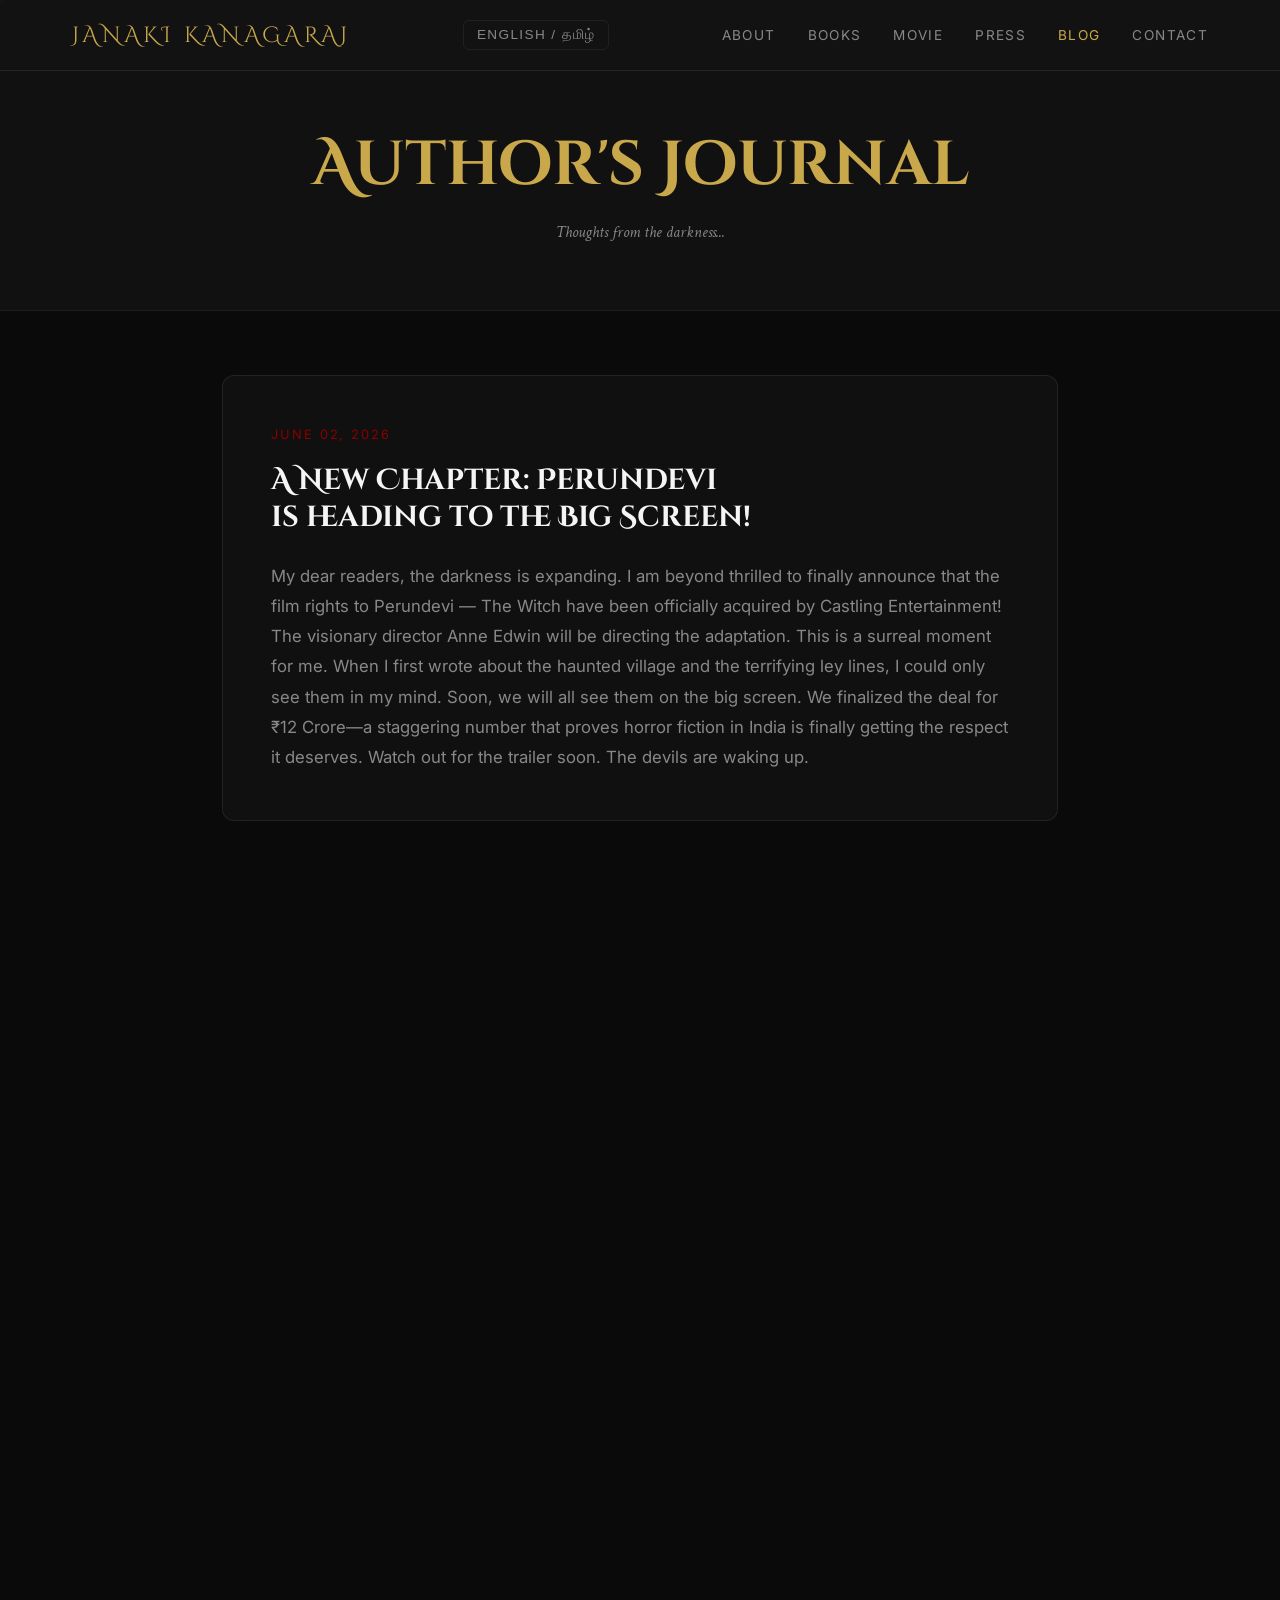
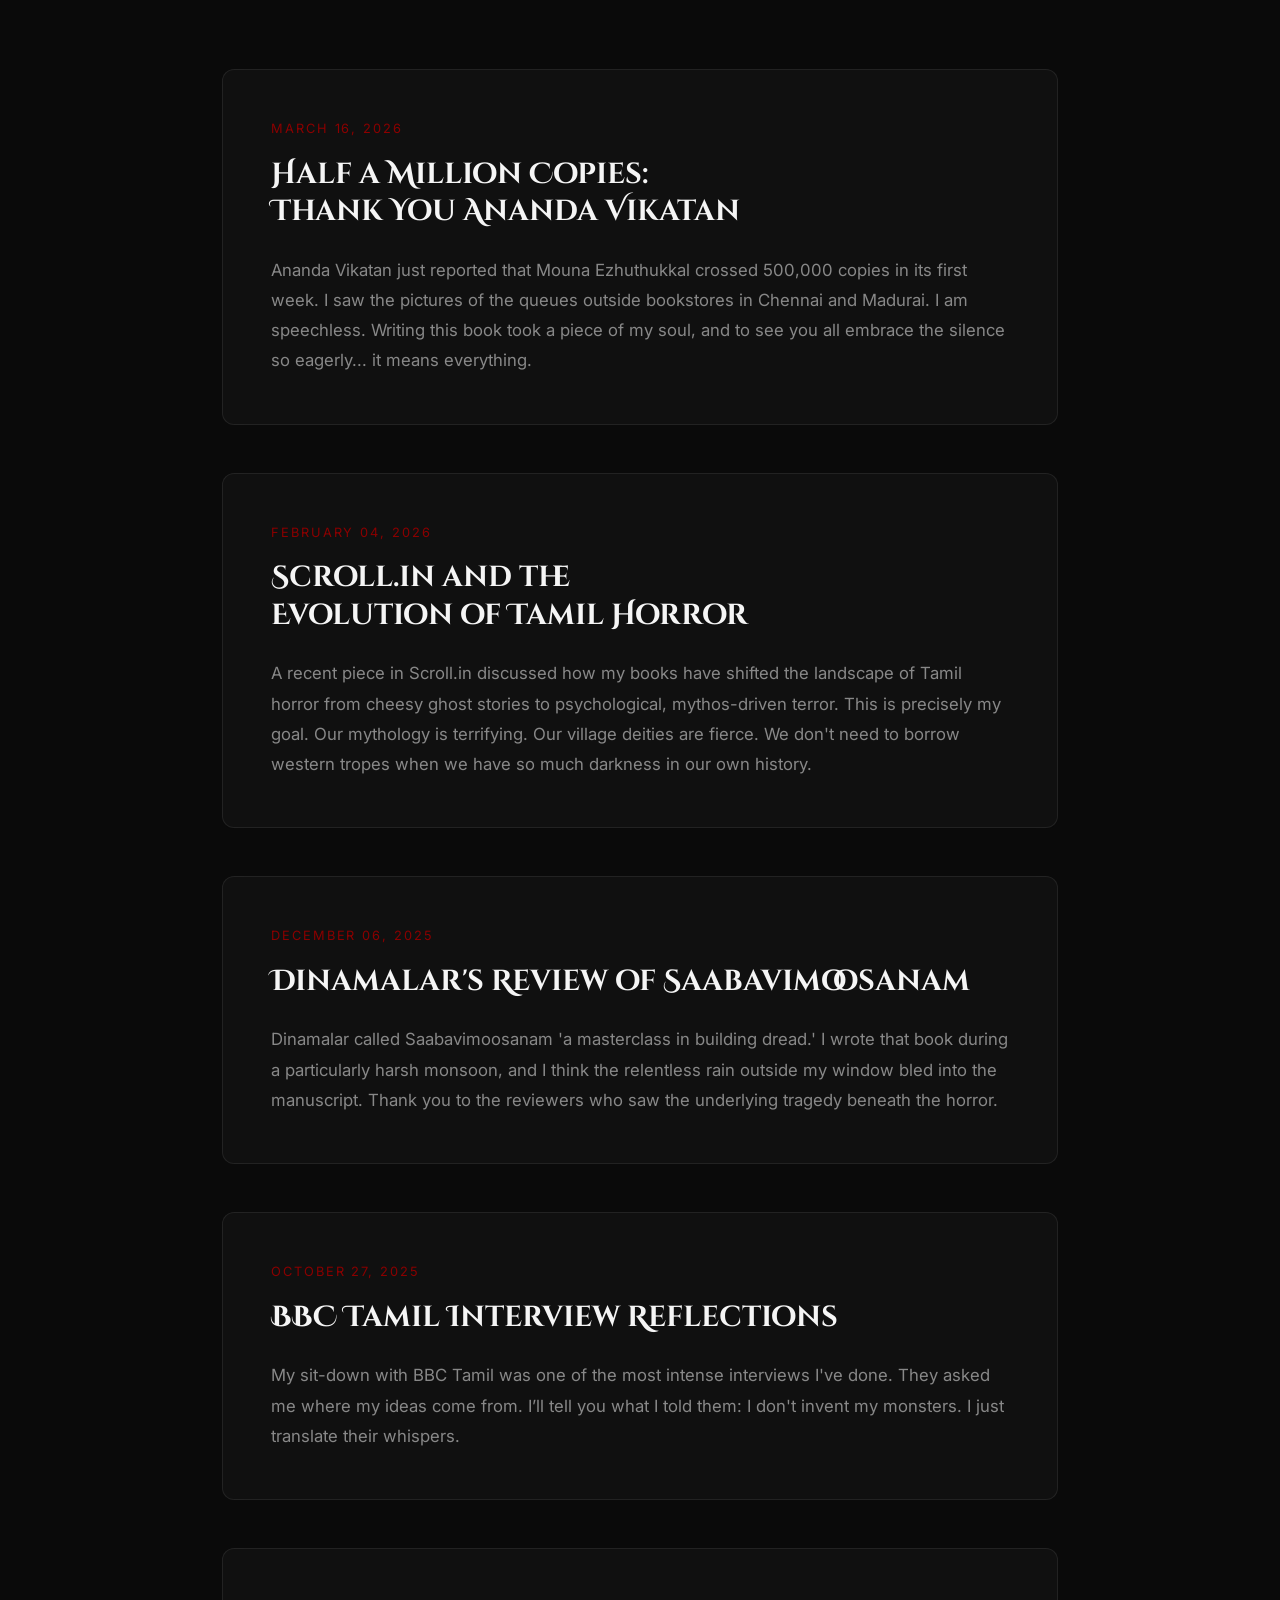
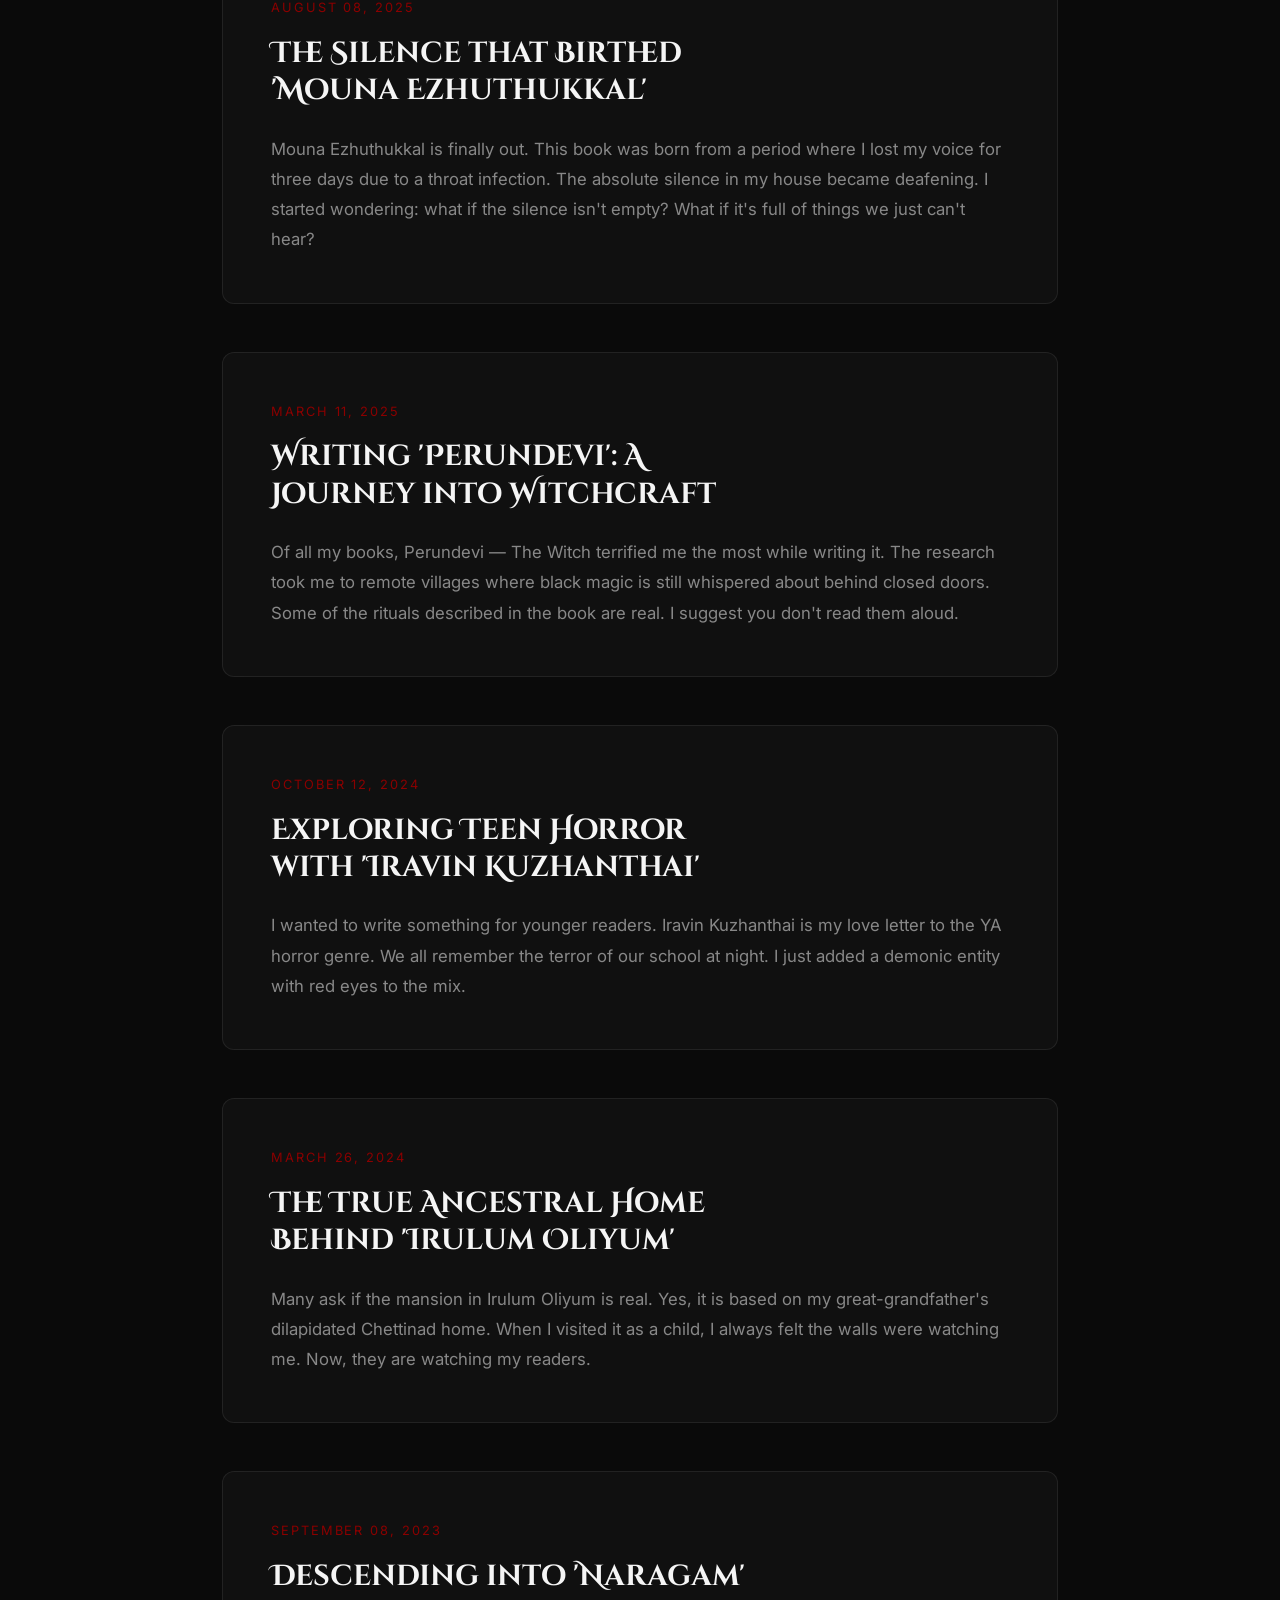
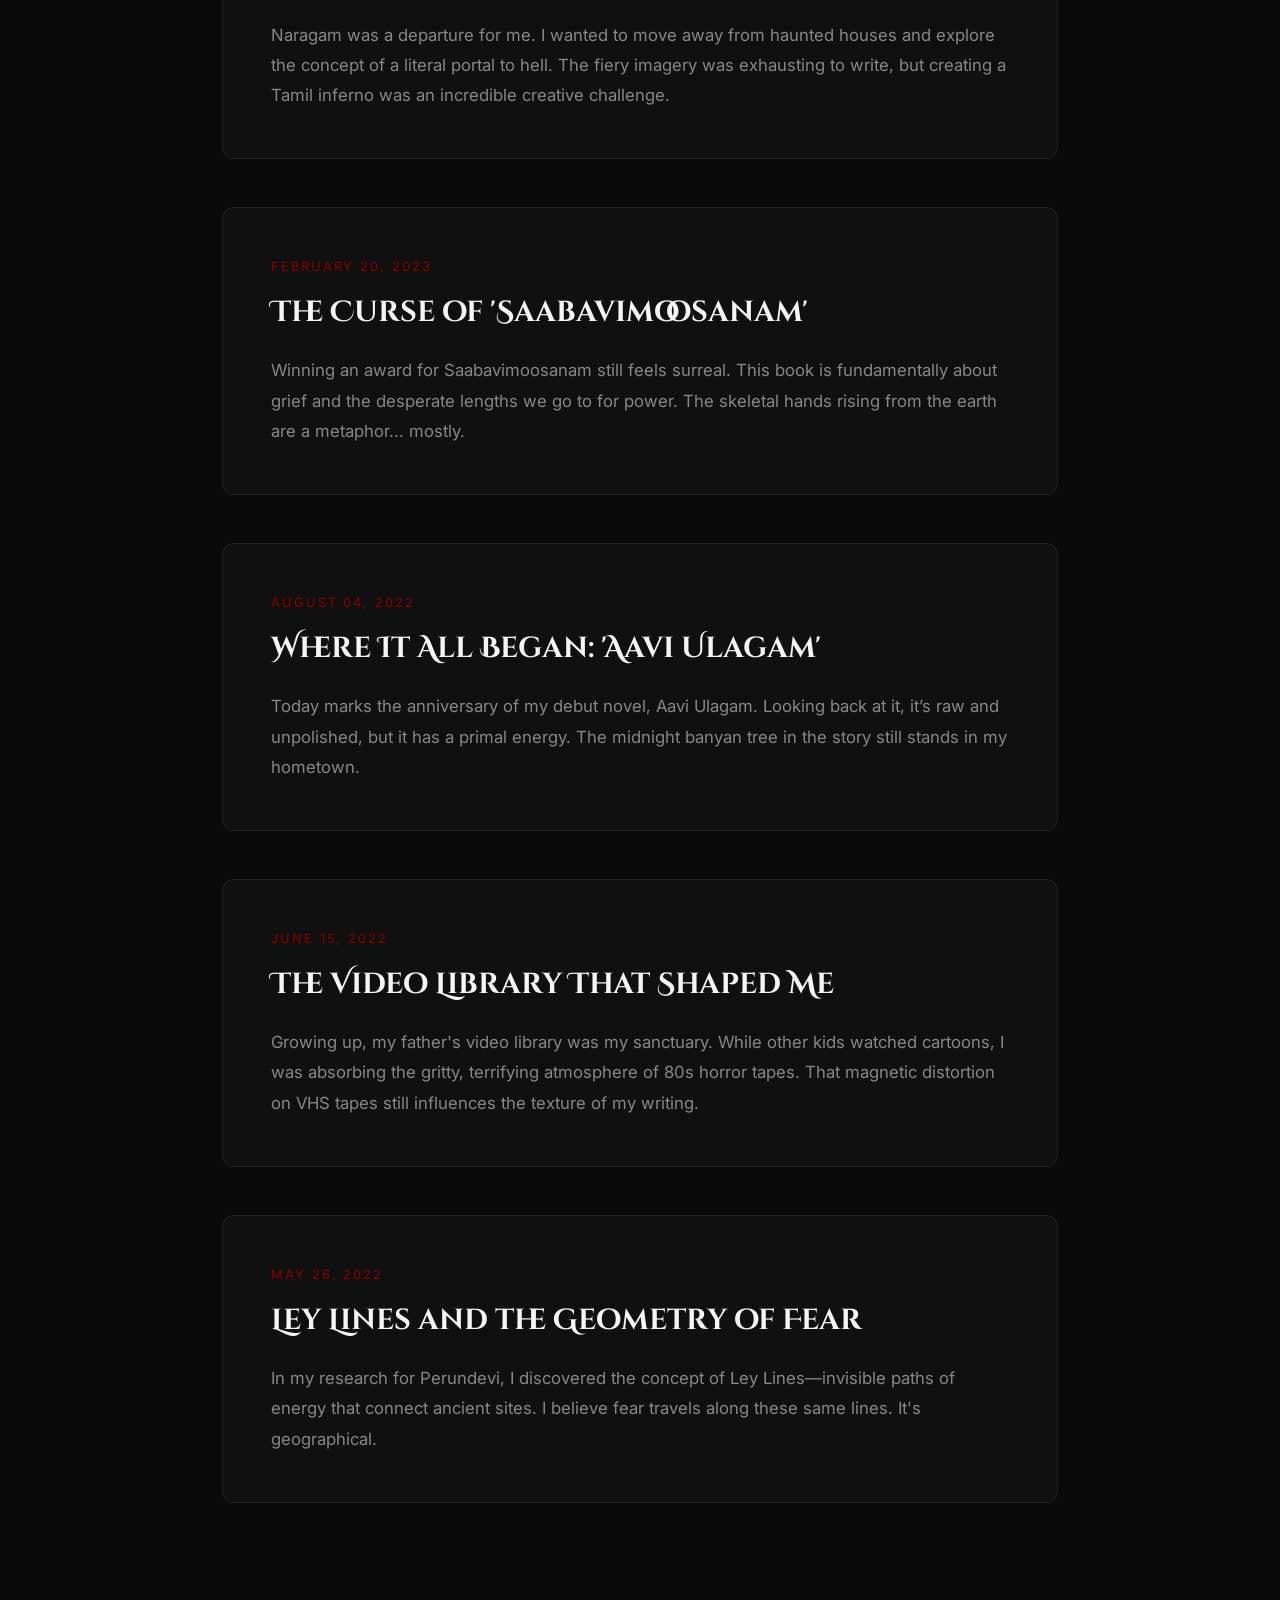
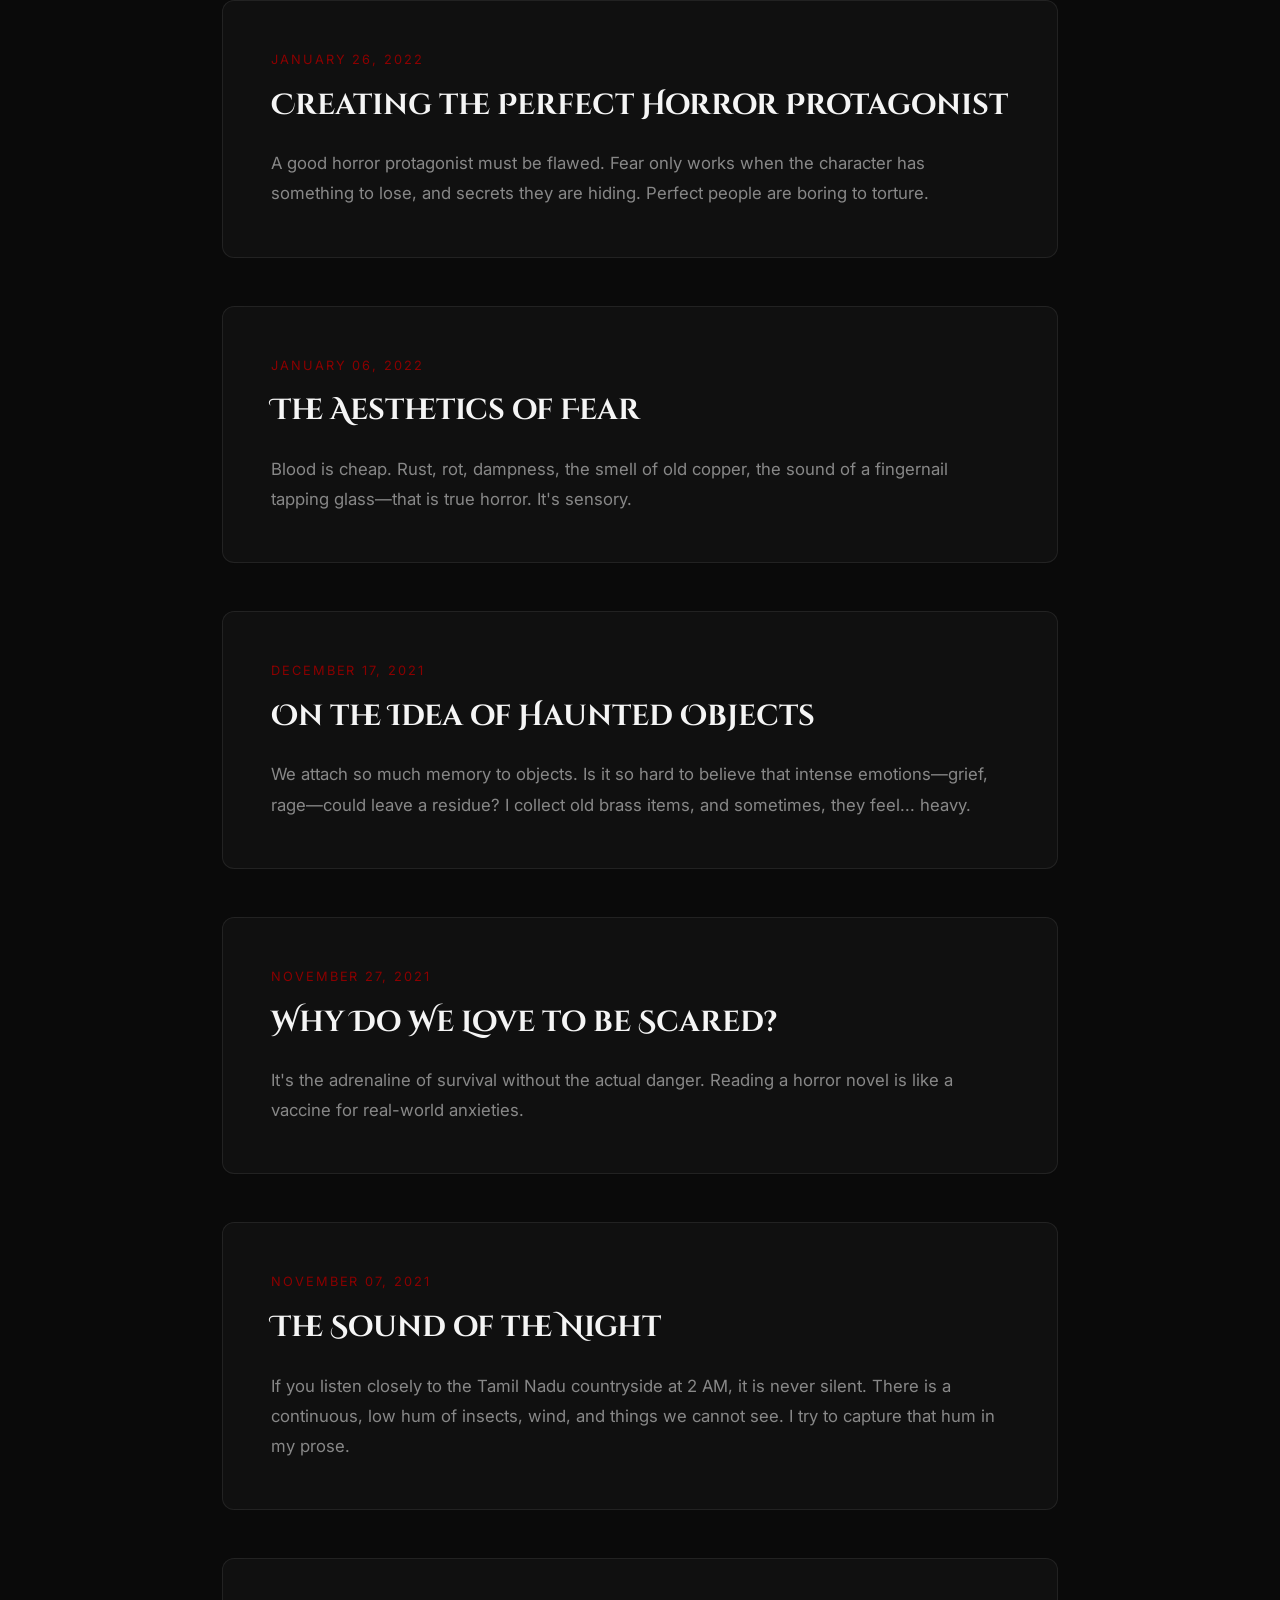
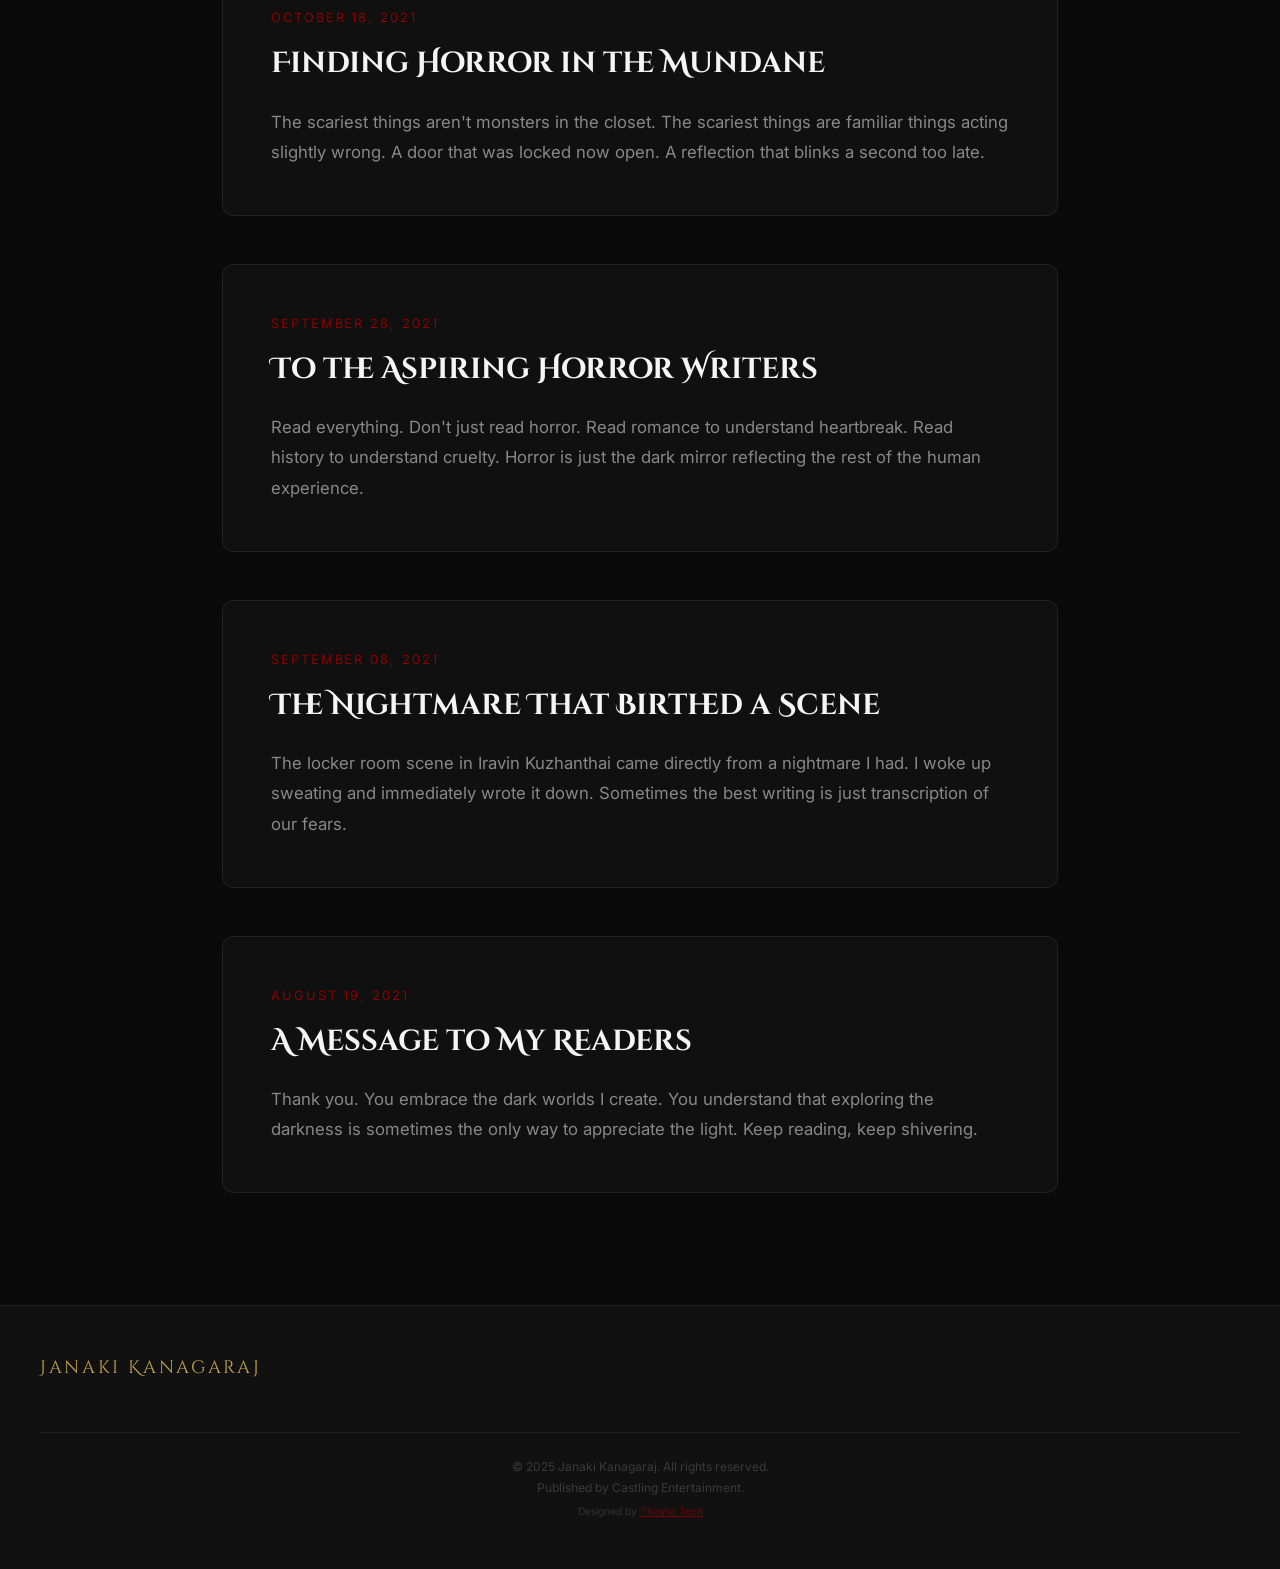
==== commit ce8417b4: "Add files via upload" ====
--- a/blog.html
+++ b/blog.html
@@ -6,7 +6,7 @@
   <title>Blog — Janaki Kanagaraj</title>
   <link rel="preconnect" href="https://fonts.googleapis.com">
   <link rel="preconnect" href="https://fonts.gstatic.com" crossorigin>
-  <link href="https://fonts.googleapis.com/css2?family=Cinzel+Decorative:wght@400;700;900&family=Cinzel:wght@400;600;700&family=Inter:wght@300;400;500;600&family=Playfair+Display:ital,wght@0,400;0,600;0,700;1,400;1,600&display=swap" rel="stylesheet">
+  <link href="https://fonts.googleapis.com/css2?family=Cinzel+Decorative:wght@400;700;900&family=Cinzel:wght@400;600;700&family=Inter:wght@300;400;500;600&family=Crimson+Text:ital,wght@0,400;0,600;0,700;1,400;1,600&display=swap" rel="stylesheet">
   <link rel="stylesheet" href="index.css">
   <style>
     .blog-header {
--- a/index.css
+++ b/index.css
@@ -53,7 +53,7 @@
   /* Typography */
   --font-heading: 'Cinzel Decorative', 'Cinzel', serif;
   --font-body: 'Inter', system-ui, sans-serif;
-  --font-accent: 'Playfair Display', serif;
+  --font-accent: 'Crimson Text', serif;
 }
 
 /* ============================================
@@ -547,9 +547,11 @@
 
 .book-title {
   font-family: var(--font-accent);
-  font-size: 1rem;
+  font-weight: 600;
+  font-size: 1.5rem;
   color: var(--text-heading);
-  margin-block-end: 0.4rem;
+  margin-block-end: 0.5rem;
+  -webkit-font-smoothing: antialiased;
 }
 
 .book-year {
@@ -696,6 +698,7 @@
   border-radius: var(--radius-md);
   padding: 2rem;
   transition: transform var(--transition-base), box-shadow var(--transition-base);
+  transform: translateZ(0); /* Fixes backdrop-filter blur bug in some browsers */
 }
 
 .news-card:hover {
@@ -712,11 +715,13 @@
 }
 
 .news-headline {
-  font-family: var(--font-accent);
+  font-family: var(--font-body);
+  font-weight: 600;
   font-size: 1.15rem;
   color: var(--text-heading);
   margin-block-end: 1rem;
   line-height: 1.4;
+  -webkit-font-smoothing: antialiased;
 }
 
 .news-excerpt {
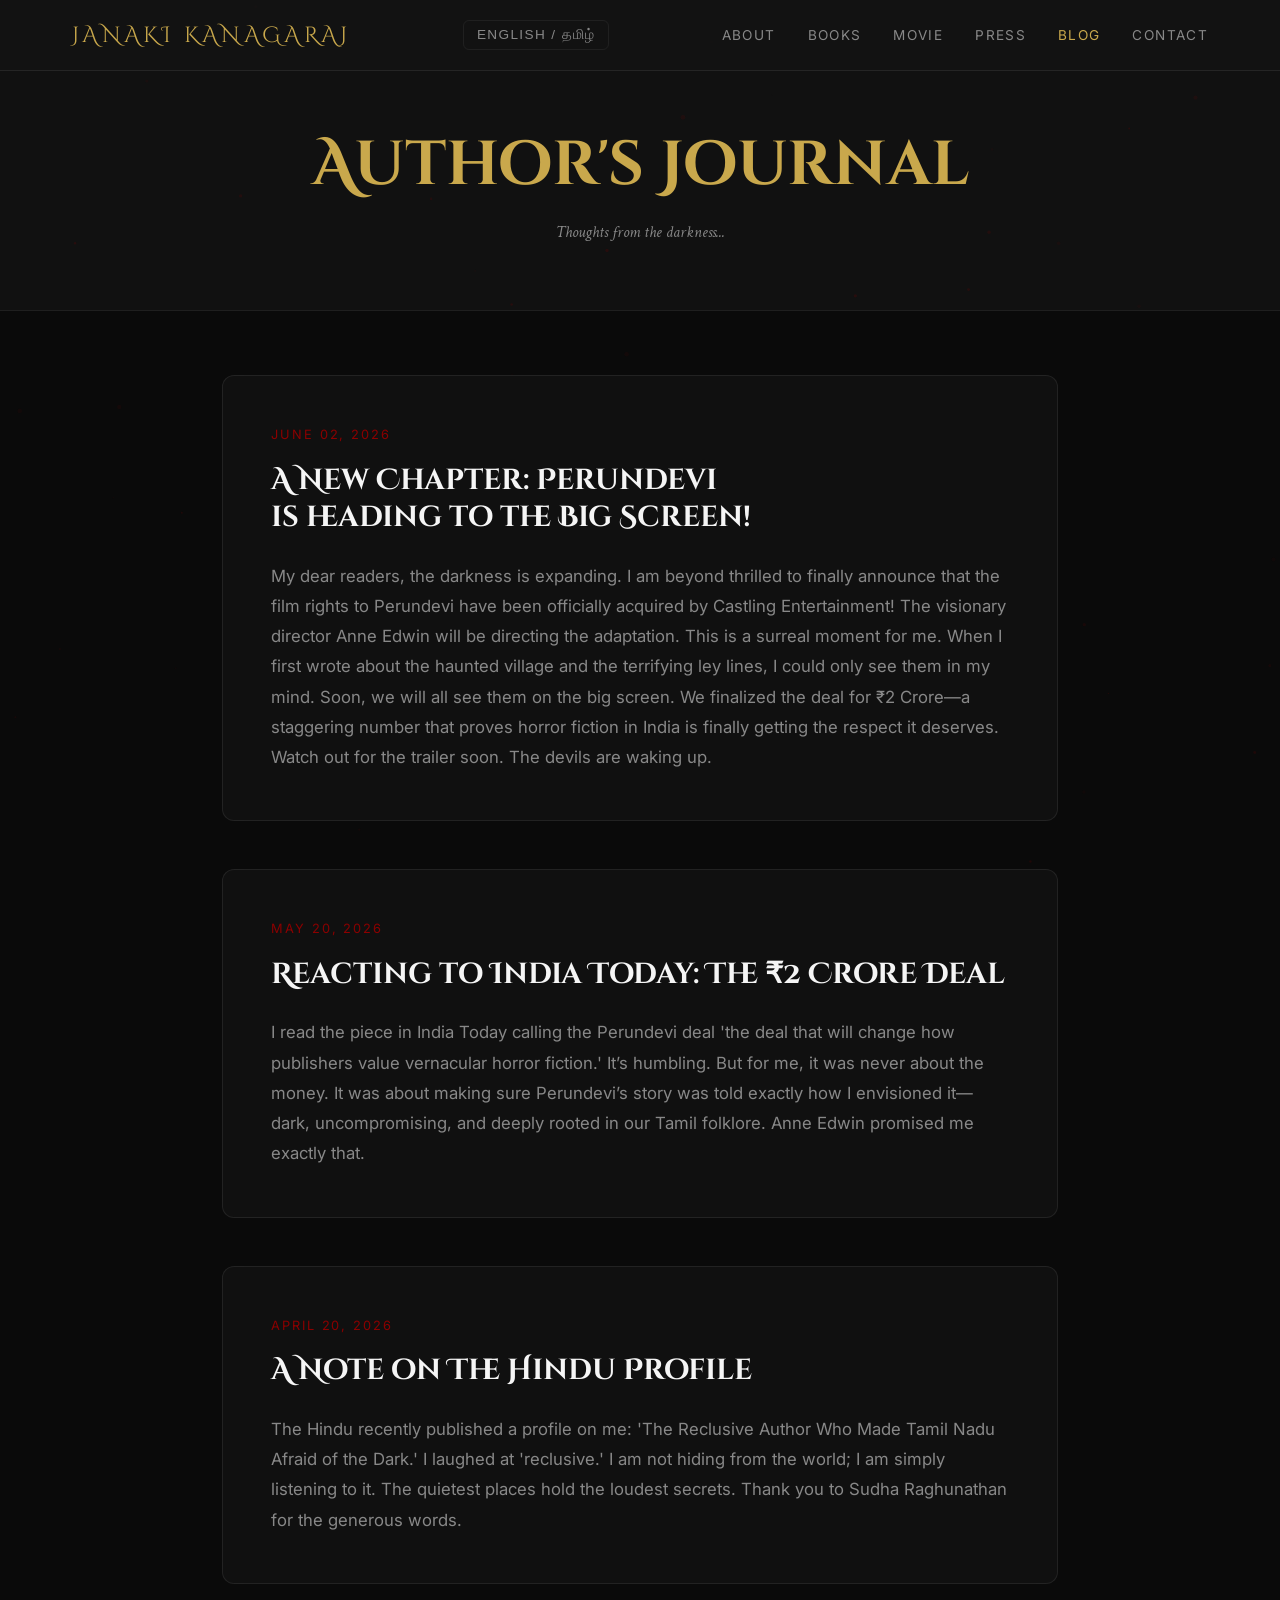
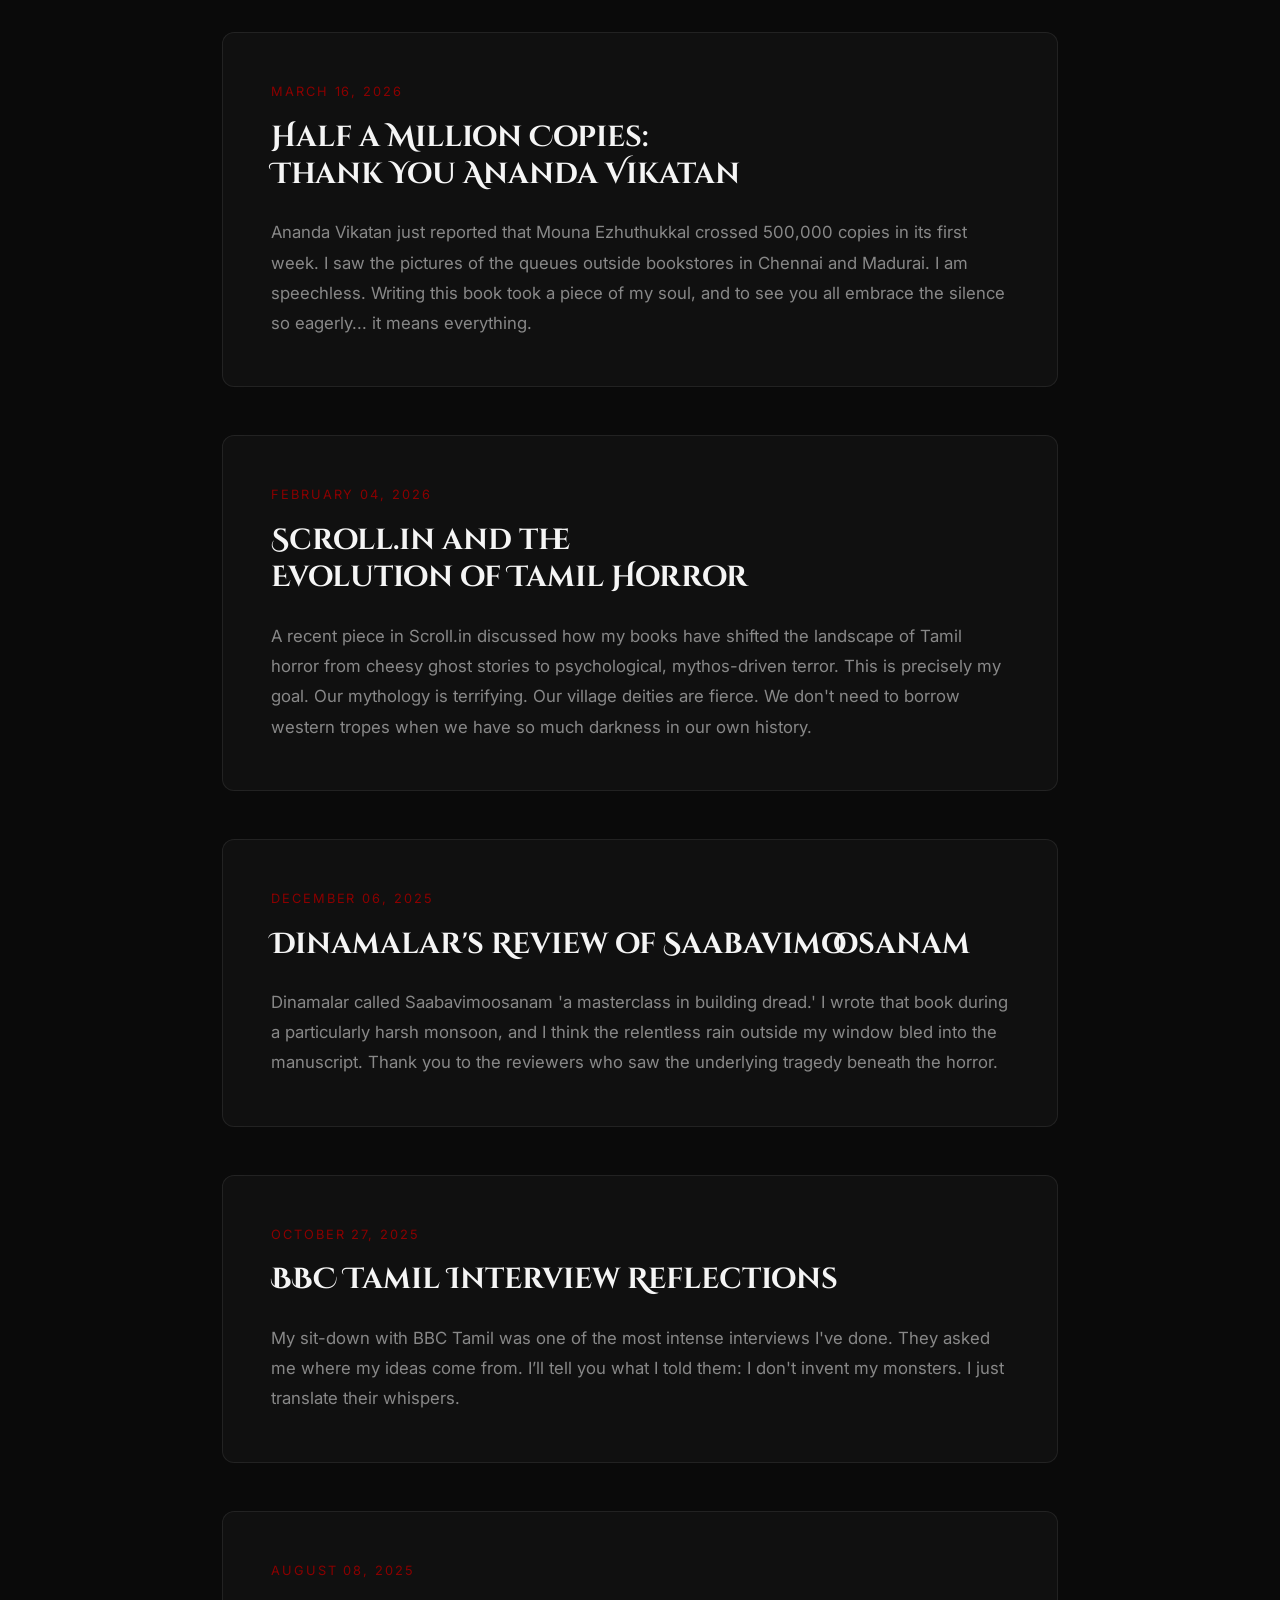
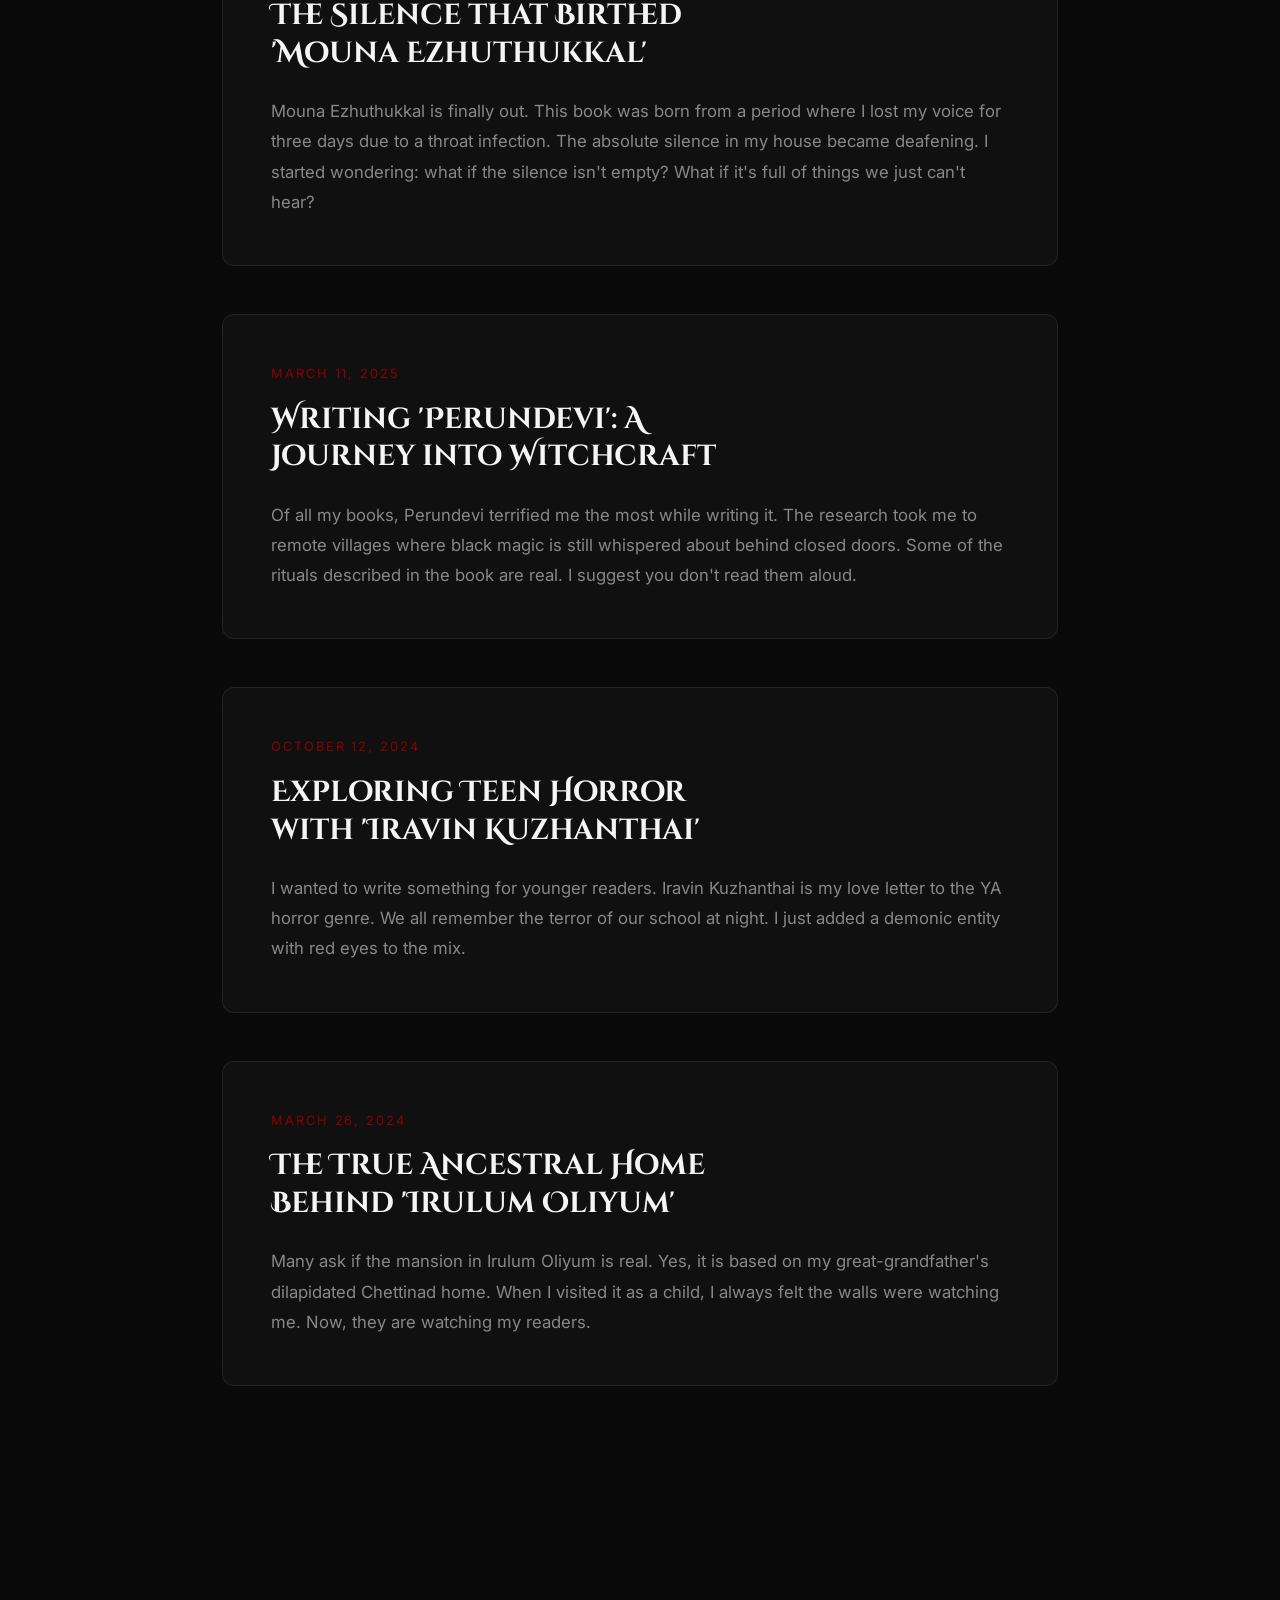
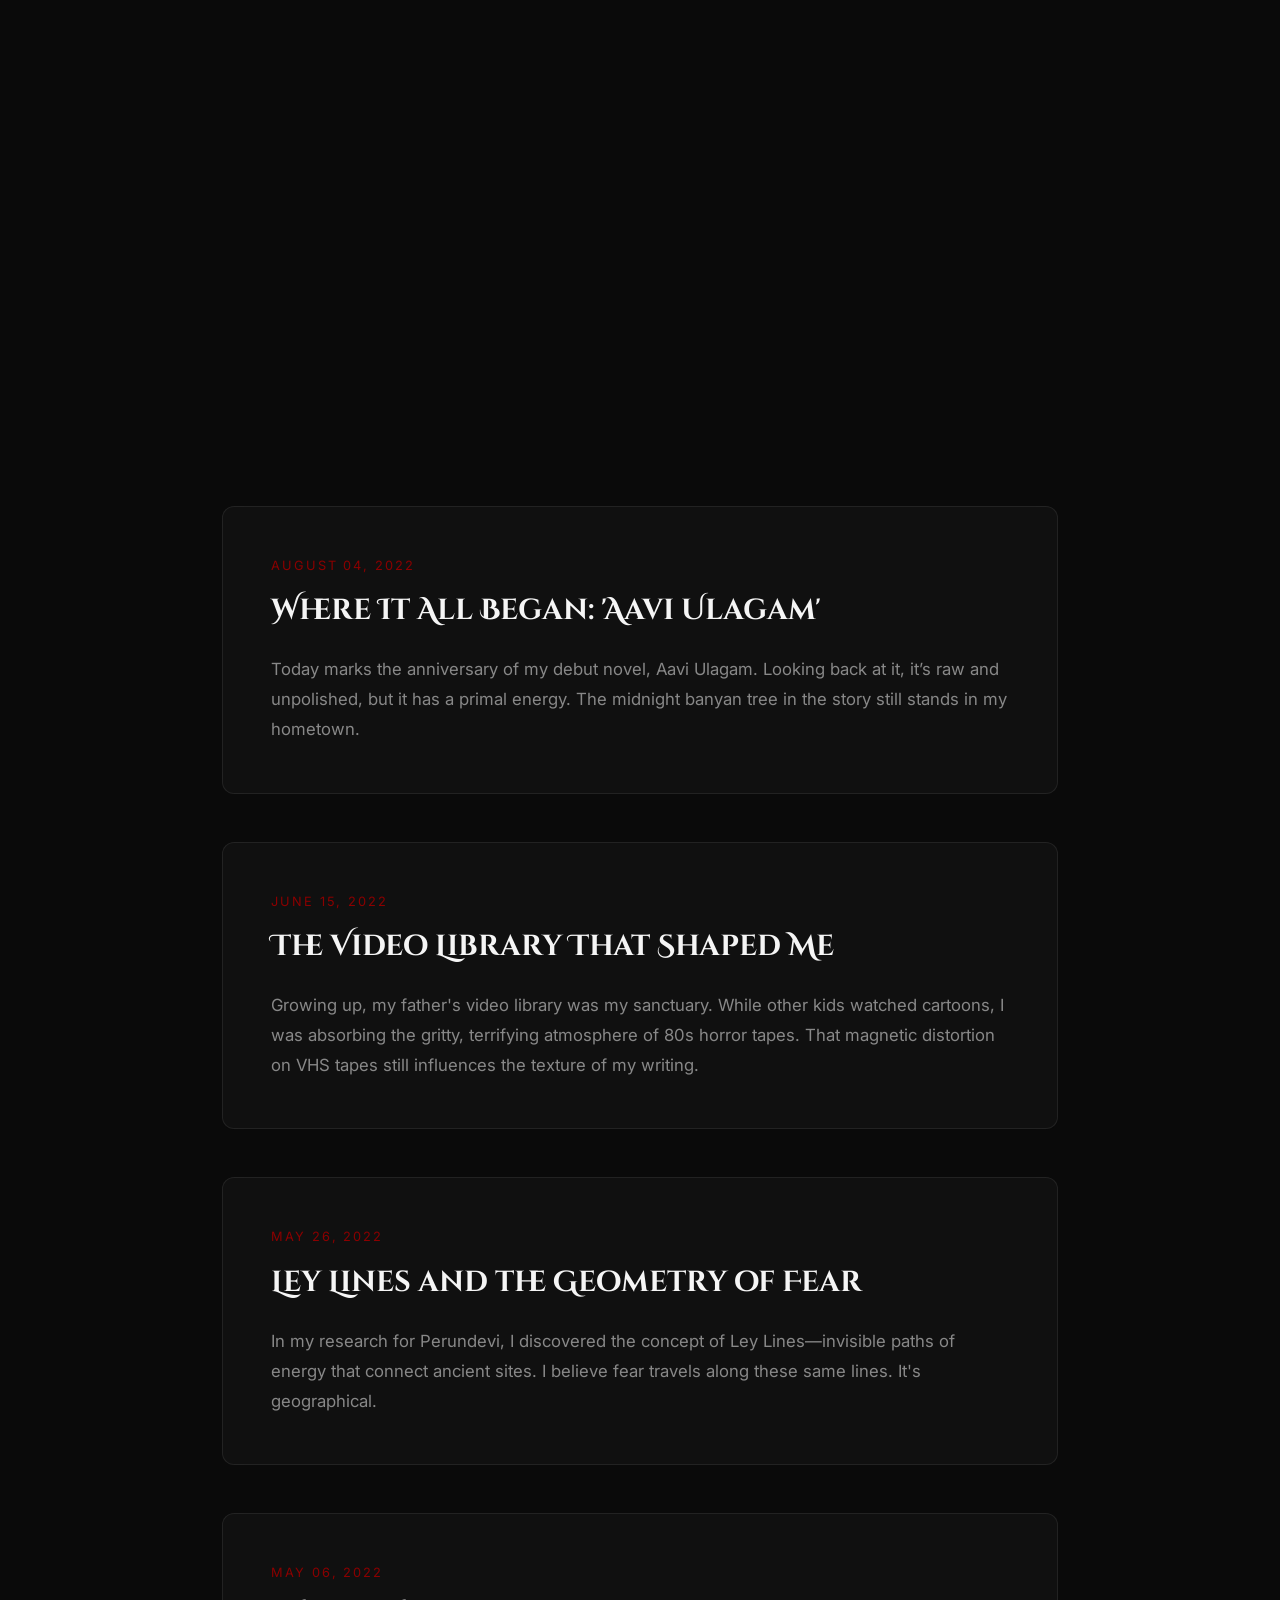
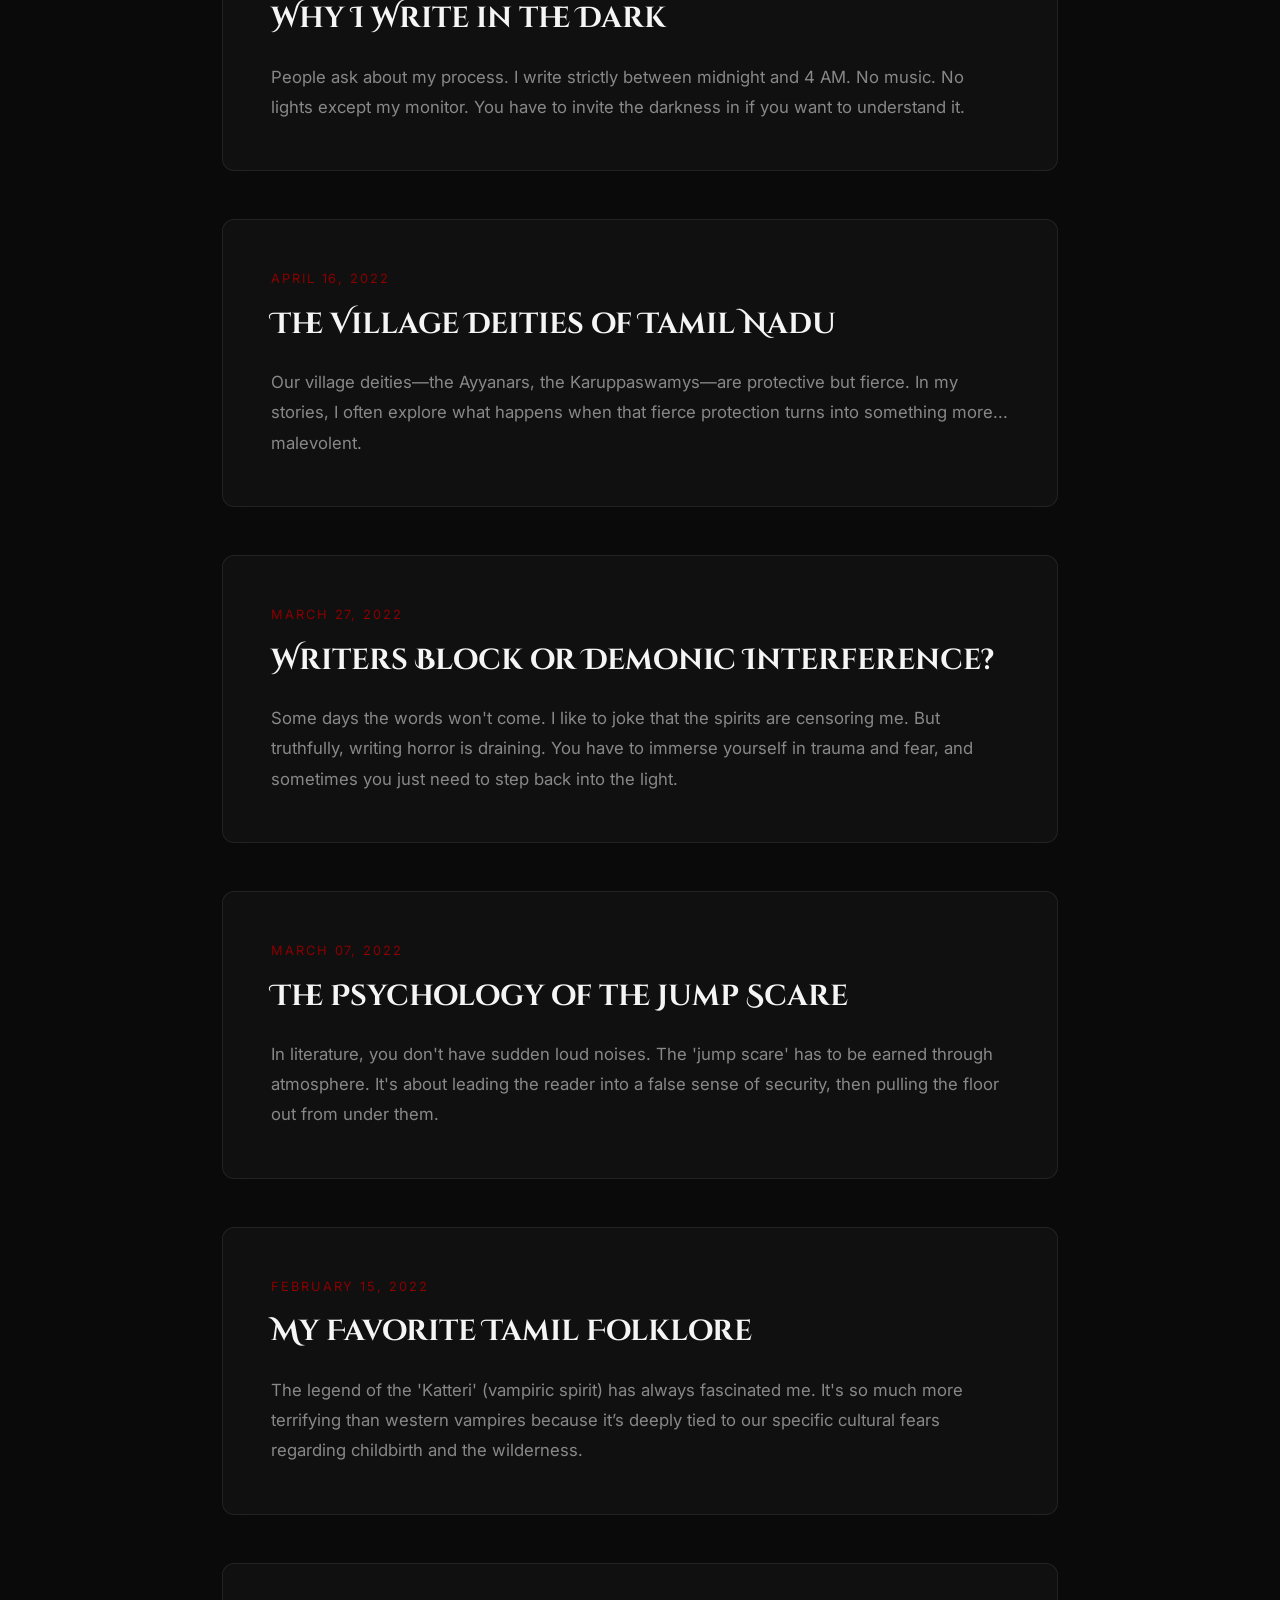
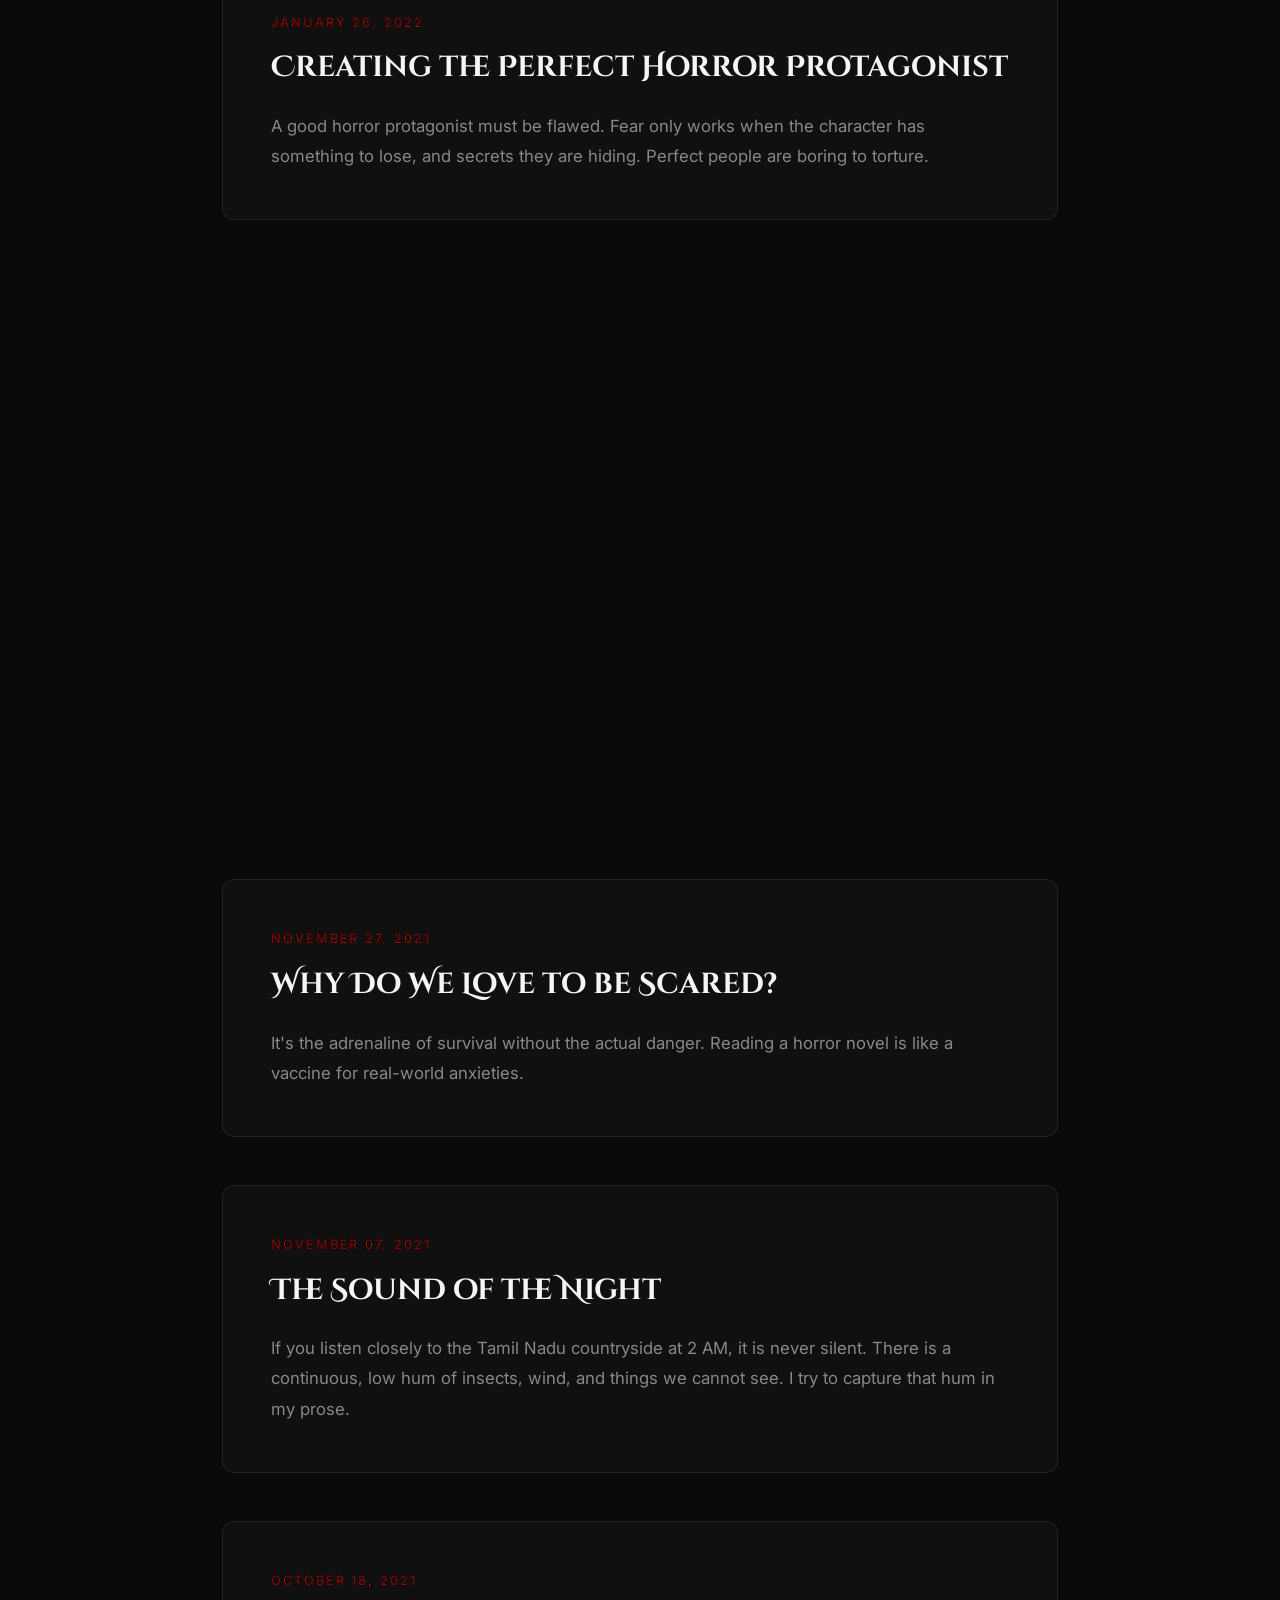
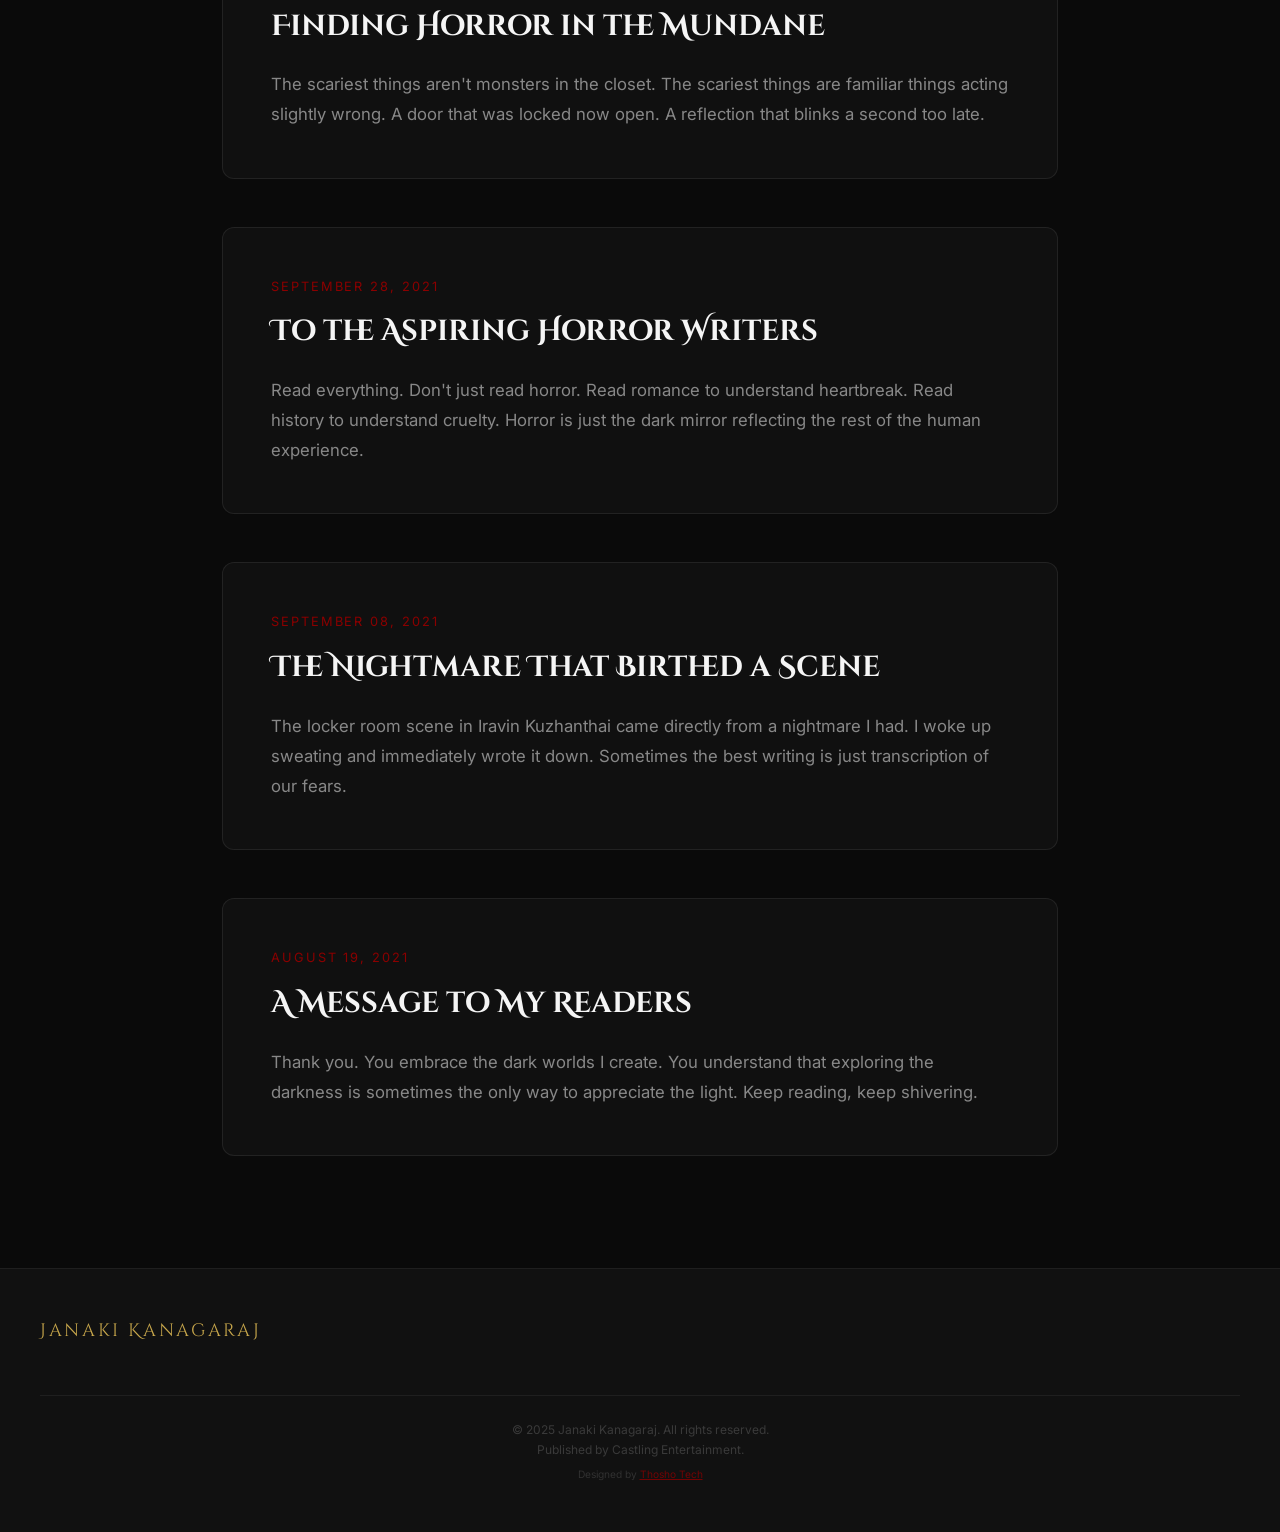
==== commit f1668c9e: "Add files via upload" ====
--- a/blog.html
+++ b/blog.html
@@ -110,13 +110,13 @@
       <span class="blog-post-date">June 02, 2026</span>
       <h2 class="blog-post-title">A New Chapter: Perundevi is heading to the Big Screen!</h2>
       <div class="blog-post-content">
-        <p>My dear readers, the darkness is expanding. I am beyond thrilled to finally announce that the film rights to Perundevi — The Witch have been officially acquired by Castling Entertainment! The visionary director Anne Edwin will be directing the adaptation. This is a surreal moment for me. When I first wrote about the haunted village and the terrifying ley lines, I could only see them in my mind. Soon, we will all see them on the big screen. We finalized the deal for ₹12 Crore—a staggering number that proves horror fiction in India is finally getting the respect it deserves. Watch out for the trailer soon. The devils are waking up.</p>
+        <p>My dear readers, the darkness is expanding. I am beyond thrilled to finally announce that the film rights to Perundevi have been officially acquired by Castling Entertainment! The visionary director Anne Edwin will be directing the adaptation. This is a surreal moment for me. When I first wrote about the haunted village and the terrifying ley lines, I could only see them in my mind. Soon, we will all see them on the big screen. We finalized the deal for ₹2 Crore—a staggering number that proves horror fiction in India is finally getting the respect it deserves. Watch out for the trailer soon. The devils are waking up.</p>
       </div>
     </article>
 
     <article class="blog-post reveal">
       <span class="blog-post-date">May 20, 2026</span>
-      <h2 class="blog-post-title">Reacting to India Today: The ₹12 Crore Deal</h2>
+      <h2 class="blog-post-title">Reacting to India Today: The ₹2 Crore Deal</h2>
       <div class="blog-post-content">
         <p>I read the piece in India Today calling the Perundevi deal 'the deal that will change how publishers value vernacular horror fiction.' It’s humbling. But for me, it was never about the money. It was about making sure Perundevi’s story was told exactly how I envisioned it—dark, uncompromising, and deeply rooted in our Tamil folklore. Anne Edwin promised me exactly that.</p>
       </div>
@@ -174,7 +174,7 @@
       <span class="blog-post-date">March 11, 2025</span>
       <h2 class="blog-post-title">Writing 'Perundevi': A Journey into Witchcraft</h2>
       <div class="blog-post-content">
-        <p>Of all my books, Perundevi — The Witch terrified me the most while writing it. The research took me to remote villages where black magic is still whispered about behind closed doors. Some of the rituals described in the book are real. I suggest you don't read them aloud.</p>
+        <p>Of all my books, Perundevi terrified me the most while writing it. The research took me to remote villages where black magic is still whispered about behind closed doors. Some of the rituals described in the book are real. I suggest you don't read them aloud.</p>
       </div>
     </article>
 
--- a/index.css
+++ b/index.css
@@ -299,10 +299,11 @@
 
 .hero-subtitle {
   font-family: var(--font-heading);
-  font-size: clamp(0.9rem, 0.7rem + 1.2vw, 1.4rem);
-  color: var(--color-blood);
-  text-shadow: 0 0 15px rgba(220, 20, 60, 0.6);
-  letter-spacing: 0.4em;
+  font-weight: 800;
+  font-size: clamp(1.1rem, 0.8rem + 1.5vw, 1.6rem);
+  color: #b30000; /* Rich, deep premium blood red */
+  text-shadow: 0 0 20px rgba(179, 0, 0, 0.9), 0 3px 5px rgba(0,0,0,1);
+  letter-spacing: 0.25em;
   text-transform: uppercase;
   margin-block-end: 1rem;
 }
@@ -549,7 +550,7 @@
   font-family: var(--font-accent);
   font-weight: 600;
   font-size: 1.5rem;
-  color: var(--text-heading);
+  color: var(--text-accent);
   margin-block-end: 0.5rem;
   -webkit-font-smoothing: antialiased;
 }
@@ -1076,12 +1077,13 @@
 }
 
 .email-window {
-  background: #fdfdfd;
-  color: #333;
+  background: var(--bg-card);
+  color: var(--text-primary);
   width: 100%;
   max-width: 600px;
   border-radius: 8px;
-  box-shadow: 0 10px 40px rgba(0,0,0,0.8);
+  border: 1px solid var(--color-blood);
+  box-shadow: 0 10px 40px rgba(0,0,0,0.9), 0 0 20px rgba(139, 0, 0, 0.4);
   transform: translateY(20px);
   transition: transform var(--transition-base);
   overflow: hidden;
@@ -1092,9 +1094,9 @@
 }
 
 .email-header {
-  background: #eee;
+  background: var(--bg-secondary);
   padding: 1rem;
-  border-bottom: 1px solid #ddd;
+  border-bottom: 1px solid rgba(139, 0, 0, 0.5);
   position: relative;
 }
 
@@ -1108,23 +1110,26 @@
   cursor: pointer;
   font-size: 1.5rem;
   line-height: 1;
-  color: #888;
+  color: var(--text-secondary);
+  transition: color var(--transition-fast);
 }
 
 .close-btn:hover {
-  color: #333;
+  color: var(--color-fire);
 }
 
 .email-meta {
-  font-family: system-ui, sans-serif;
+  font-family: var(--font-body);
   font-size: 0.9rem;
   line-height: 1.5;
+  color: var(--text-primary);
 }
 
 .email-body {
   padding: 2rem;
-  font-family: system-ui, sans-serif;
+  font-family: var(--font-body);
   font-size: 1rem;
   line-height: 1.6;
-}
-
+  color: var(--text-secondary);
+}
+
